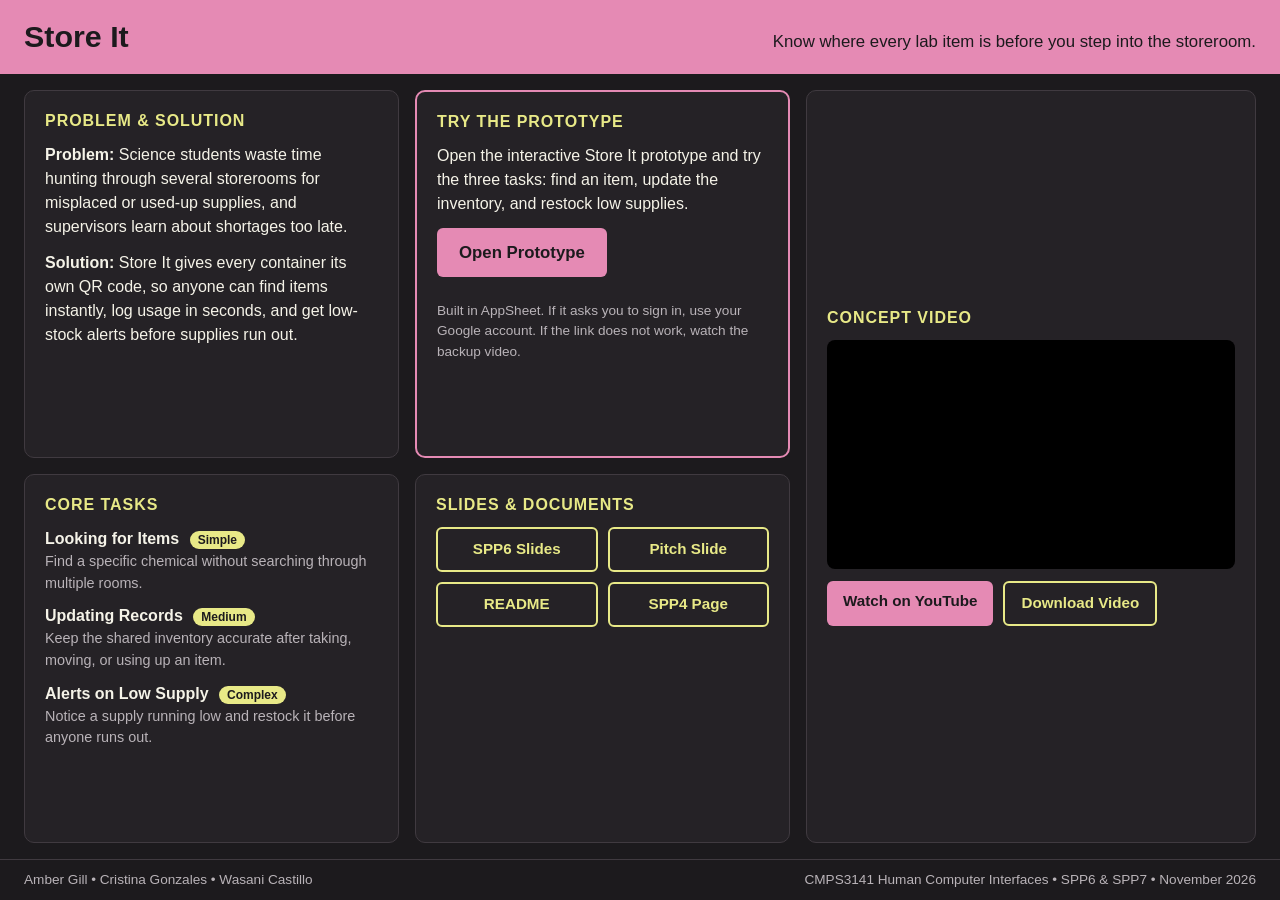
==== index.html @ a4f6253e "removed backup video" ====
<!DOCTYPE html>
<html lang="en">
<head>
  <meta charset="UTF-8">
  <meta name="viewport" content="width=device-width, initial-scale=1">
  <title>Store It | SPP6 &amp; SPP7</title>
  <link rel="stylesheet" href="grid.css">
</head>
<body>

  <header>
    <h1>Store It</h1>
    <p>Know where every lab item is before you step into the storeroom.</p>
  </header>

  <main>
    <div class="grid">

      <!-- PROTOTYPE (SPP6) -->
      <section class="card prototype">
        <h2>Try the Prototype</h2>
        <p>Open the interactive Store It prototype and try the three tasks: find an item, update the inventory, and restock low supplies.</p>
        <div class="links">
          <!-- Replace YOUR_APPSHEET_LINK with the real AppSheet link -->
          <a class="btn big" href="https://www.appsheet.com/start/62eae742-056b-4bb2-9ba7-b9b2ba2b7e73" target="_blank" rel="noopener">Open Prototype</a>
        </div>
        <br>
        <p class="note">Built in AppSheet. If it asks you to sign in, use your Google account. If the link does not work, watch the backup video.</p>
      </section>

      <!-- CONCEPT VIDEO (SPP4) -->
      <section class="card video">
        <h2>Concept Video</h2>
        <div class="video-wrap">
          <iframe
            src="https://player.vimeo.com/video/1229984652?badge=0&amp;autopause=0&amp;player_id=0&amp;app_id=58479"
            frameborder="0"
            allow="autoplay; fullscreen; picture-in-picture; clipboard-write; encrypted-media; web-share"
            referrerpolicy="strict-origin-when-cross-origin"
            title="Store It concept video"></iframe>
        </div>
        <div class="links">
          <a class="btn" href="https://youtu.be/bTAYUVwMyhg" target="_blank" rel="noopener">Watch on YouTube</a>
          <a class="btn secondary" href="SPP4-Concept-Video(1).mp4" download>Download Video</a>
        </div>
      </section>

      <!-- PROBLEM / SOLUTION -->
      <section class="card problem">
        <h2>Problem &amp; Solution</h2>
        <p><strong>Problem:</strong> Science students waste time hunting through several storerooms for misplaced or used-up supplies, and supervisors learn about shortages too late.</p>
        <p><strong>Solution:</strong> Store It gives every container its own QR code, so anyone can find items instantly, log usage in seconds, and get low-stock alerts before supplies run out.</p>
      </section>

      <!-- TASKS -->
      <section class="card tasks-card">
        <h2>Core Tasks</h2>
        <ol class="tasks">
          <li><strong>Looking for Items</strong> <span class="tag">Simple</span>
            <span class="desc">Find a specific chemical without searching through multiple rooms.</span></li>
          <li><strong>Updating Records</strong> <span class="tag">Medium</span>
            <span class="desc">Keep the shared inventory accurate after taking, moving, or using up an item.</span></li>
          <li><strong>Alerts on Low Supply</strong> <span class="tag">Complex</span>
            <span class="desc">Notice a supply running low and restock it before anyone runs out.</span></li>
        </ol>
      </section>

      <!-- DOCUMENTS -->
      <section class="card docs">
        <h2>Slides &amp; Documents</h2>
        <div class="doc-list">
          <a class="btn secondary" href="StoreIT_Pitch_Slide.pdf" download>SPP6 Slides</a>
          <a class="btn secondary" href="StoreIT_Pitch_Slide.pdf" target="_blank" rel="noopener">Pitch Slide</a>
          <a class="btn secondary" href="README.pdf" target="_blank" rel="noopener">README</a>
          <a class="btn secondary" href="SPP4-Group-1.html" target="_blank" rel="noopener">SPP4 Page</a>
        </div>
      </section>

    </div>
  </main>

  <footer>
    <span>Amber Gill &bull; Cristina Gonzales &bull; Wasani Castillo</span>
    <span>CMPS3141 Human Computer Interfaces &bull; SPP6 &amp; SPP7 &bull; November 2026</span>
  </footer>

</body>
</html>
---- grid.css ----
/* ---------- Colors (same palette as your original site) ---------- */
:root {
  --bg: #1c1a1d;
  --text: #f5f3e8;
  --muted: #b9b3b8;
  --accent: #e58ab4;
  --secondary: #e8e987;
  --card: #252226;
  --line: #403a40;
}

* { box-sizing: border-box; }

body {
  margin: 0;
  min-height: 100vh;
  display: flex;
  flex-direction: column;
  font-family: "Segoe UI", Helvetica, Arial, sans-serif;
  line-height: 1.5;
  color: var(--text);
  background: var(--bg);
}

/* ---------- Header ---------- */
header {
  background: var(--accent);
  color: #1c1a1d;
  padding: 14px 24px;
  display: flex;
  flex-wrap: wrap;
  align-items: baseline;
  justify-content: space-between;
  gap: 4px 24px;
}
header h1 { margin: 0; font-size: 1.9rem; }
header p  { margin: 0; font-size: 1.05rem; font-weight: 500; }

/* ---------- Grid (phones: one column, in this order) ---------- */
main { flex: 1; padding: 16px 24px; min-height: 0; }

.grid {
  display: grid;
  gap: 16px;
  grid-template-columns: 1fr;
  grid-template-areas:
    "prototype"
    "video"
    "problem"
    "tasks"
    "docs";
}

.card {
  background: var(--card);
  border: 1px solid var(--line);
  border-radius: 10px;
  padding: 18px 20px;
  min-width: 0;
}
.card h2 {
  margin: 0 0 10px;
  font-size: 1rem;
  color: var(--secondary);
  text-transform: uppercase;
  letter-spacing: 0.06em;
}
.card p { margin: 0 0 12px; }

.prototype { grid-area: prototype; border: 2px solid var(--accent); }
.video     { grid-area: video; display: flex; flex-direction: column; justify-content: center; }
.problem   { grid-area: problem; }
.tasks-card{ grid-area: tasks; }
.docs      { grid-area: docs; }

/* ---------- Buttons ---------- */
.links { display: flex; flex-wrap: wrap; gap: 10px; margin-top: 12px; }

.btn {
  display: inline-block;
  padding: 9px 16px;
  border-radius: 6px;
  background: var(--accent);
  color: #1c1a1d;
  text-decoration: none;
  font-weight: 600;
  font-size: 0.95rem;
}
.btn:hover { background: #d978a5; }
.btn.big { padding: 12px 22px; font-size: 1.05rem; }
.btn.secondary {
  background: transparent;
  color: var(--secondary);
  border: 2px solid var(--secondary);
}
.btn.secondary:hover { background: var(--secondary); color: #1c1a1d; }
.btn:focus-visible { outline: 3px solid var(--secondary); outline-offset: 2px; }

.note { font-size: 0.85rem; color: var(--muted); margin-top: 12px; }

/* ---------- Video ---------- */
.video-wrap {
  aspect-ratio: 16 / 9;
  width: 100%;
  border-radius: 8px;
  overflow: hidden;
  background: #000;
}
.video-wrap iframe { width: 100%; height: 100%; border: 0; }

/* ---------- Tasks ---------- */
.tasks { list-style: none; padding: 0; margin: 0; display: grid; gap: 10px; }
.tasks .desc { display: block; font-size: 0.9rem; color: var(--muted); }
.tag {
  font-size: 0.75rem;
  font-weight: 700;
  padding: 2px 8px;
  border-radius: 20px;
  background: var(--secondary);
  color: #1c1a1d;
  margin-left: 6px;
}

/* ---------- Documents ---------- */
.doc-list {
  display: grid;
  grid-template-columns: repeat(auto-fit, minmax(150px, 1fr));
  gap: 10px;
}
.doc-list .btn { text-align: center; }

/* ---------- Footer ---------- */
footer {
  display: flex;
  flex-wrap: wrap;
  justify-content: space-between;
  gap: 4px 16px;
  padding: 10px 24px;
  border-top: 1px solid var(--line);
  color: var(--muted);
  font-size: 0.85rem;
}

/* ---------- Desktop: three columns ---------- */
@media (min-width: 901px) {
  .grid {
    grid-template-columns: 1fr 1fr 1.2fr;
    grid-template-areas:
      "problem prototype video"
      "tasks   docs      video";
  }
}

/* ---------- Desktop with enough height: fits one screen, no page scroll ---------- */
@media (min-width: 901px) and (min-height: 650px) {
  body { height: 100vh; }
  .grid { height: 100%; grid-template-rows: 1fr 1fr; }
  .card { overflow: auto; }
}

@media (max-width: 600px) {
  header h1 { font-size: 1.6rem; }
  main { padding: 12px; }
}
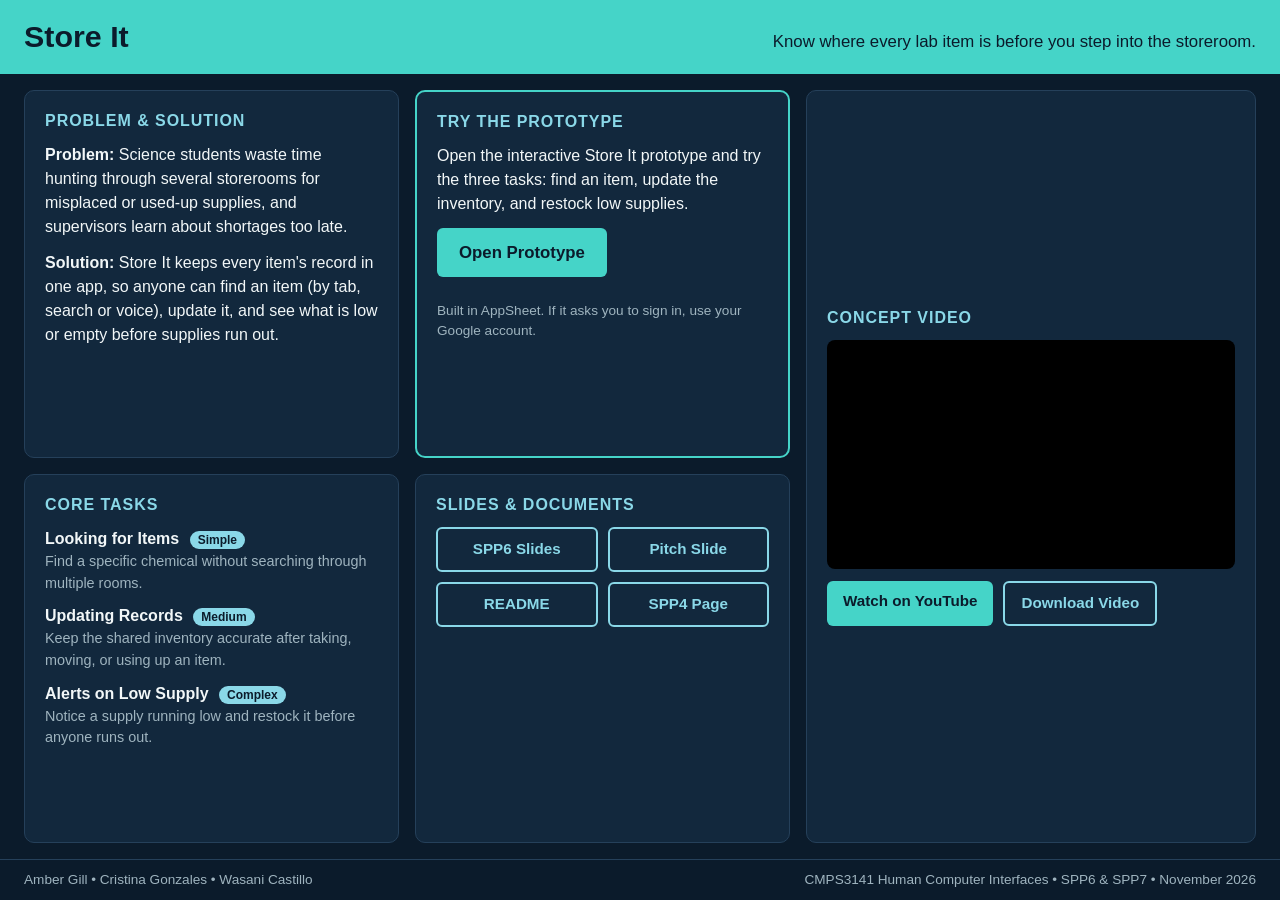
==== commit e61c1a45: "Changed Colour and reviewed" ====
--- a/index.html
+++ b/index.html
@@ -21,11 +21,10 @@
         <h2>Try the Prototype</h2>
         <p>Open the interactive Store It prototype and try the three tasks: find an item, update the inventory, and restock low supplies.</p>
         <div class="links">
-          <!-- Replace YOUR_APPSHEET_LINK with the real AppSheet link -->
           <a class="btn big" href="https://www.appsheet.com/start/62eae742-056b-4bb2-9ba7-b9b2ba2b7e73" target="_blank" rel="noopener">Open Prototype</a>
         </div>
         <br>
-        <p class="note">Built in AppSheet. If it asks you to sign in, use your Google account. If the link does not work, watch the backup video.</p>
+        <p class="note">Built in AppSheet. If it asks you to sign in, use your Google account.</p>
       </section>
 
       <!-- CONCEPT VIDEO (SPP4) -->
@@ -49,7 +48,7 @@
       <section class="card problem">
         <h2>Problem &amp; Solution</h2>
         <p><strong>Problem:</strong> Science students waste time hunting through several storerooms for misplaced or used-up supplies, and supervisors learn about shortages too late.</p>
-        <p><strong>Solution:</strong> Store It gives every container its own QR code, so anyone can find items instantly, log usage in seconds, and get low-stock alerts before supplies run out.</p>
+        <p><strong>Solution:</strong> Store It keeps every item's record in one app, so anyone can find an item (by tab, search or voice), update it, and see what is low or empty before supplies run out.</p>
       </section>
 
       <!-- TASKS -->
@@ -69,8 +68,8 @@
       <section class="card docs">
         <h2>Slides &amp; Documents</h2>
         <div class="doc-list">
-          <a class="btn secondary" href="StoreIT_Pitch_Slide.pdf" download>SPP6 Slides</a>
-          <a class="btn secondary" href="StoreIT_Pitch_Slide.pdf" target="_blank" rel="noopener">Pitch Slide</a>
+          <a class="btn secondary" href="Store IT Science Lab Inventory System.pdf" download>SPP6 Slides</a>
+          <a class="btn secondary" href="Store It.pdf" target="_blank" rel="noopener">Pitch Slide</a>
           <a class="btn secondary" href="README.pdf" target="_blank" rel="noopener">README</a>
           <a class="btn secondary" href="SPP4-Group-1.html" target="_blank" rel="noopener">SPP4 Page</a>
         </div>
@@ -85,4 +84,4 @@
   </footer>
 
 </body>
-</html>
+</html>
--- a/grid.css
+++ b/grid.css
@@ -1,12 +1,12 @@
-/* ---------- Colors (same palette as your original site) ---------- */
+/* ---------- Colors (matches the slides and poster: navy and teal) ---------- */
 :root {
-  --bg: #1c1a1d;
-  --text: #f5f3e8;
-  --muted: #b9b3b8;
-  --accent: #e58ab4;
-  --secondary: #e8e987;
-  --card: #252226;
-  --line: #403a40;
+  --bg: #0b1b2b;
+  --text: #f2f7f8;
+  --muted: #9fb4bf;
+  --accent: #45d4c8;
+  --secondary: #8ad8e8;
+  --card: #12283d;
+  --line: #25405a;
 }
 
 * { box-sizing: border-box; }
@@ -25,7 +25,7 @@
 /* ---------- Header ---------- */
 header {
   background: var(--accent);
-  color: #1c1a1d;
+  color: #0b1b2b;
   padding: 14px 24px;
   display: flex;
   flex-wrap: wrap;
@@ -81,19 +81,19 @@
   padding: 9px 16px;
   border-radius: 6px;
   background: var(--accent);
-  color: #1c1a1d;
+  color: #0b1b2b;
   text-decoration: none;
   font-weight: 600;
   font-size: 0.95rem;
 }
-.btn:hover { background: #d978a5; }
+.btn:hover { background: #36bfb3; }
 .btn.big { padding: 12px 22px; font-size: 1.05rem; }
 .btn.secondary {
   background: transparent;
   color: var(--secondary);
   border: 2px solid var(--secondary);
 }
-.btn.secondary:hover { background: var(--secondary); color: #1c1a1d; }
+.btn.secondary:hover { background: var(--secondary); color: #0b1b2b; }
 .btn:focus-visible { outline: 3px solid var(--secondary); outline-offset: 2px; }
 
 .note { font-size: 0.85rem; color: var(--muted); margin-top: 12px; }
@@ -117,7 +117,7 @@
   padding: 2px 8px;
   border-radius: 20px;
   background: var(--secondary);
-  color: #1c1a1d;
+  color: #0b1b2b;
   margin-left: 6px;
 }
 
@@ -161,4 +161,4 @@
 @media (max-width: 600px) {
   header h1 { font-size: 1.6rem; }
   main { padding: 12px; }
-}
+}
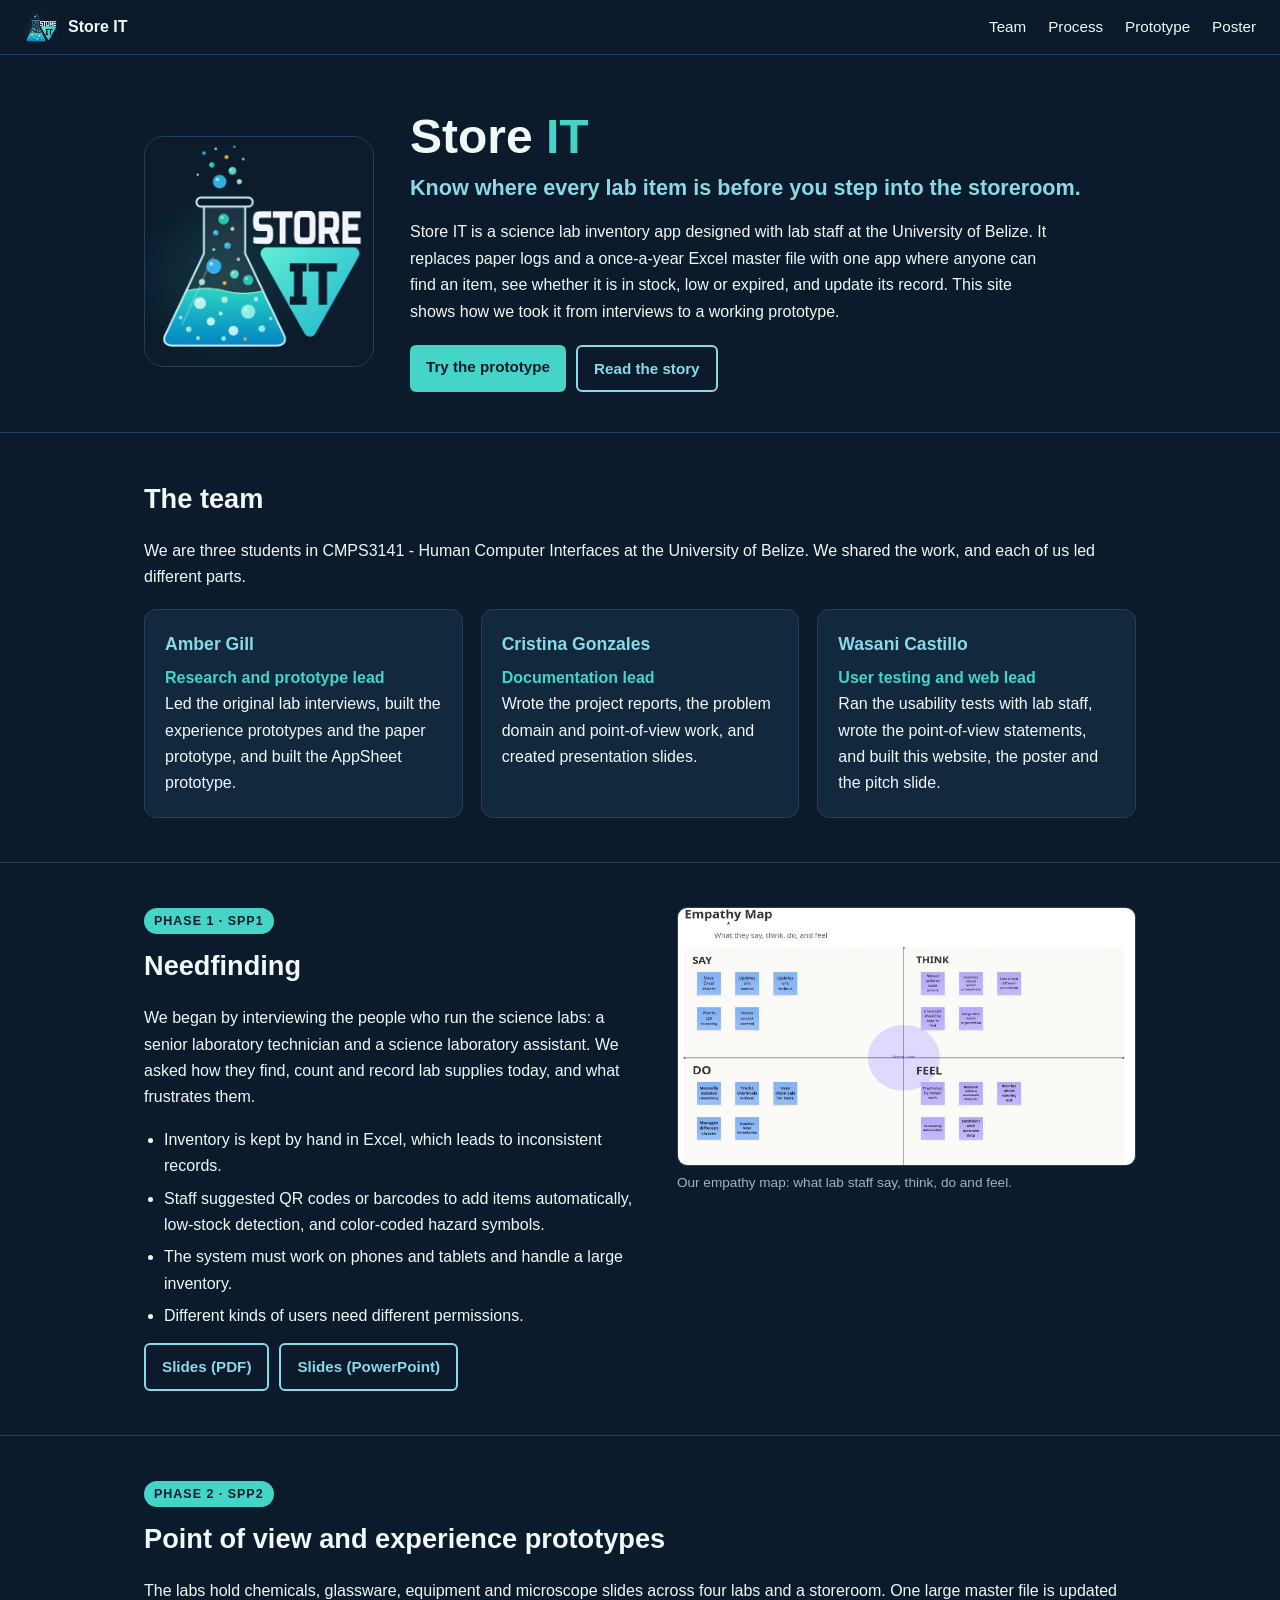
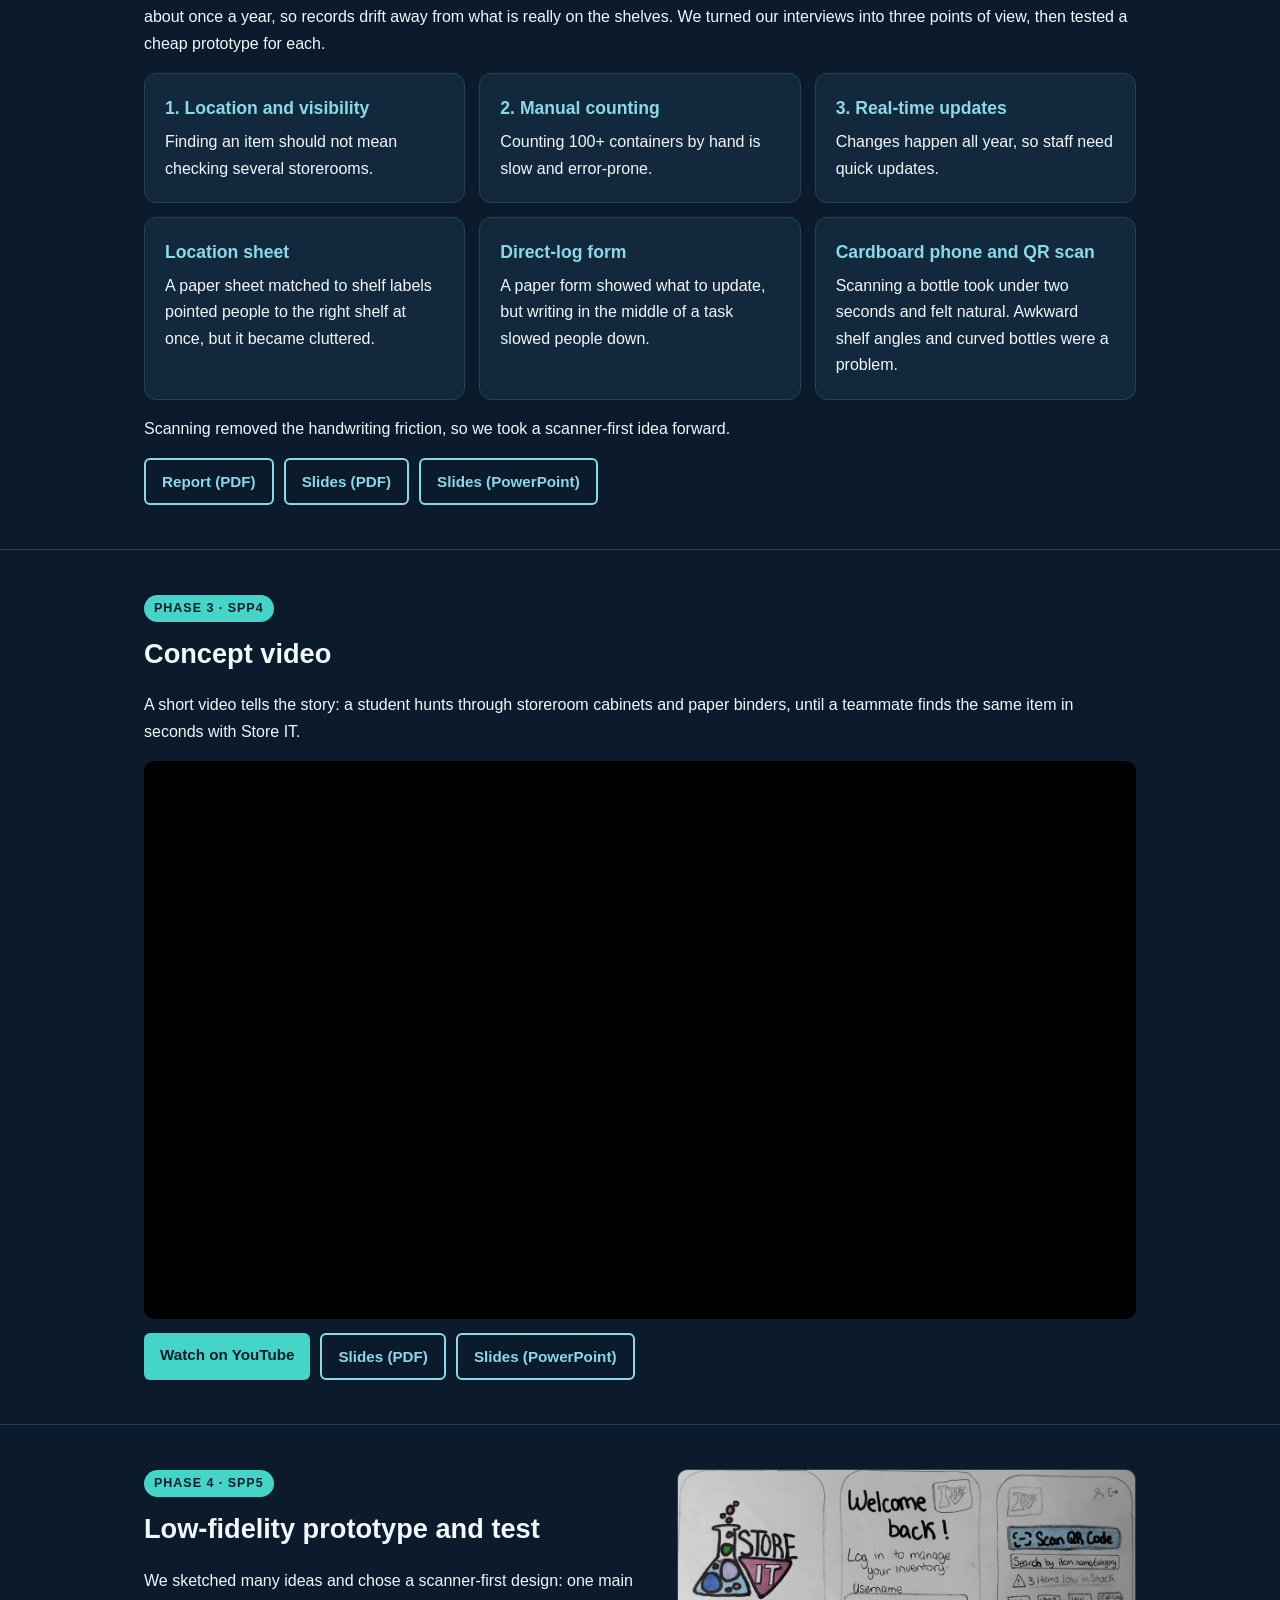
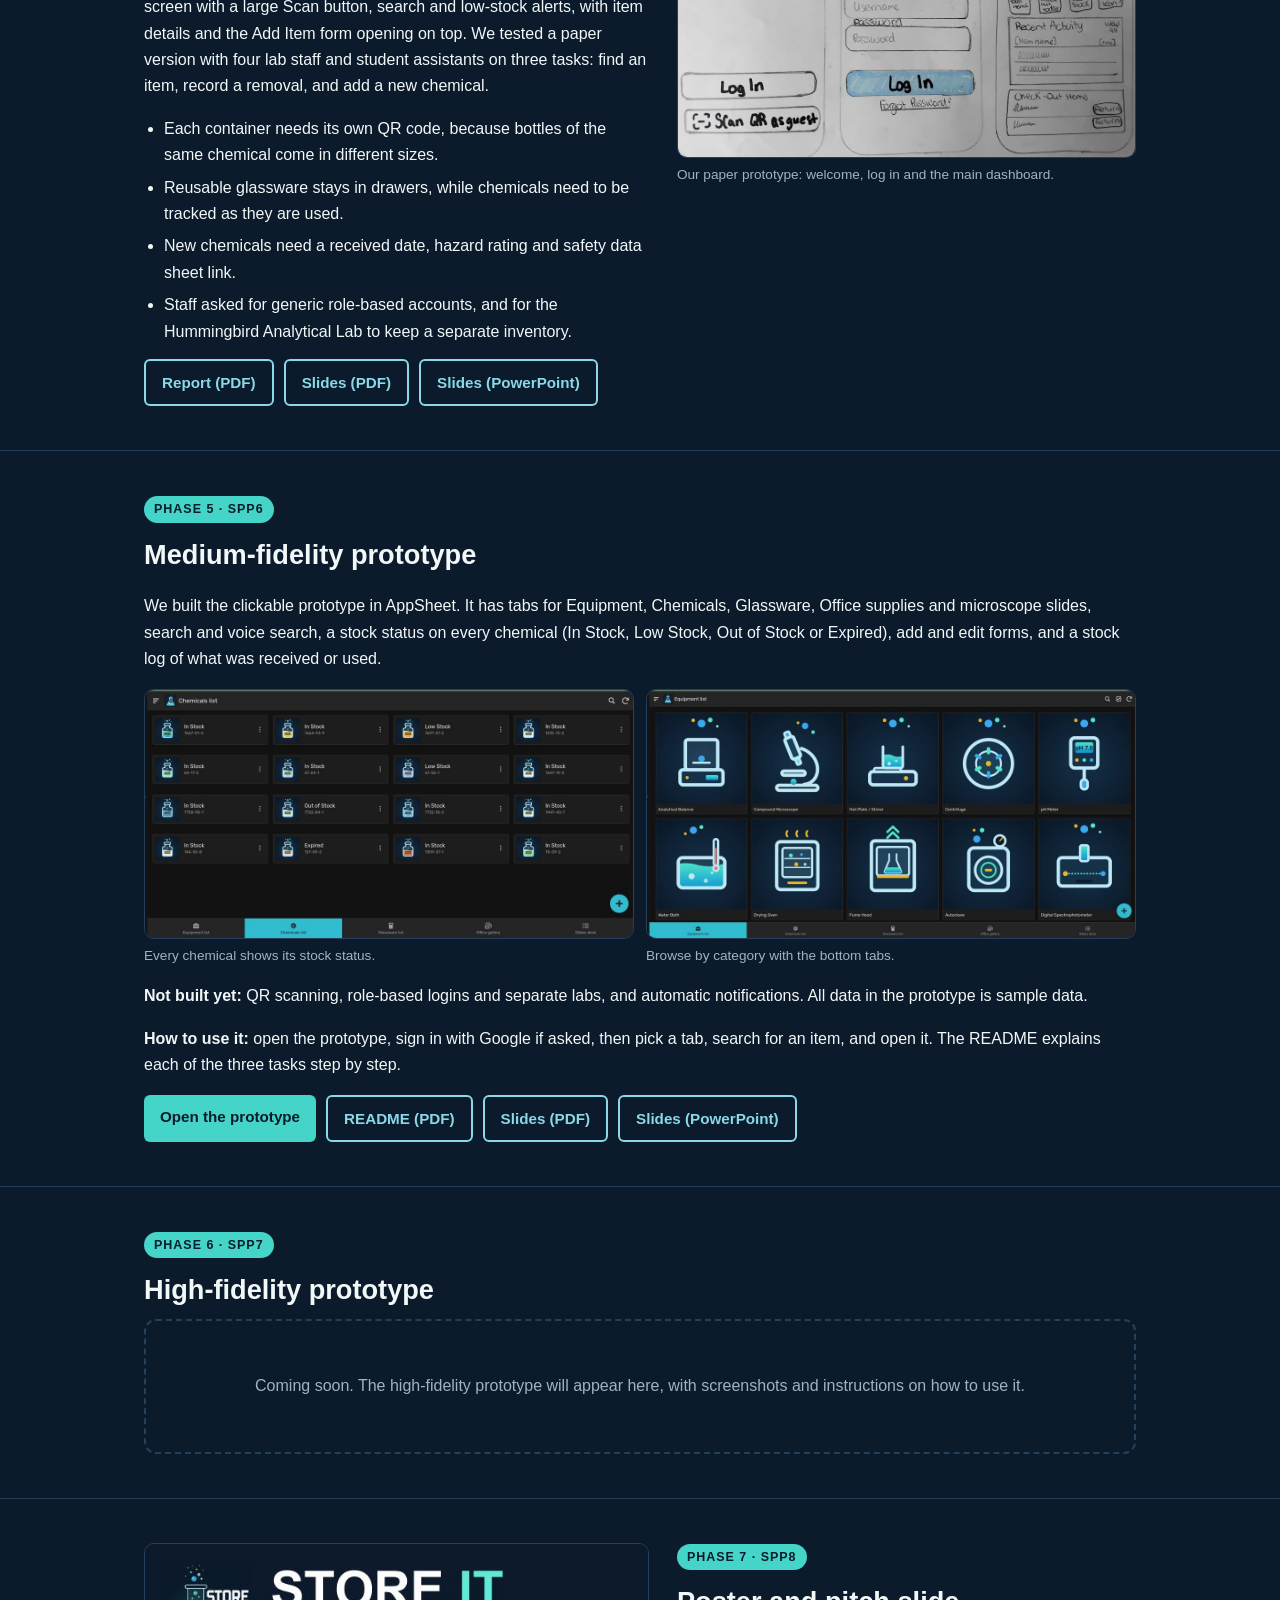
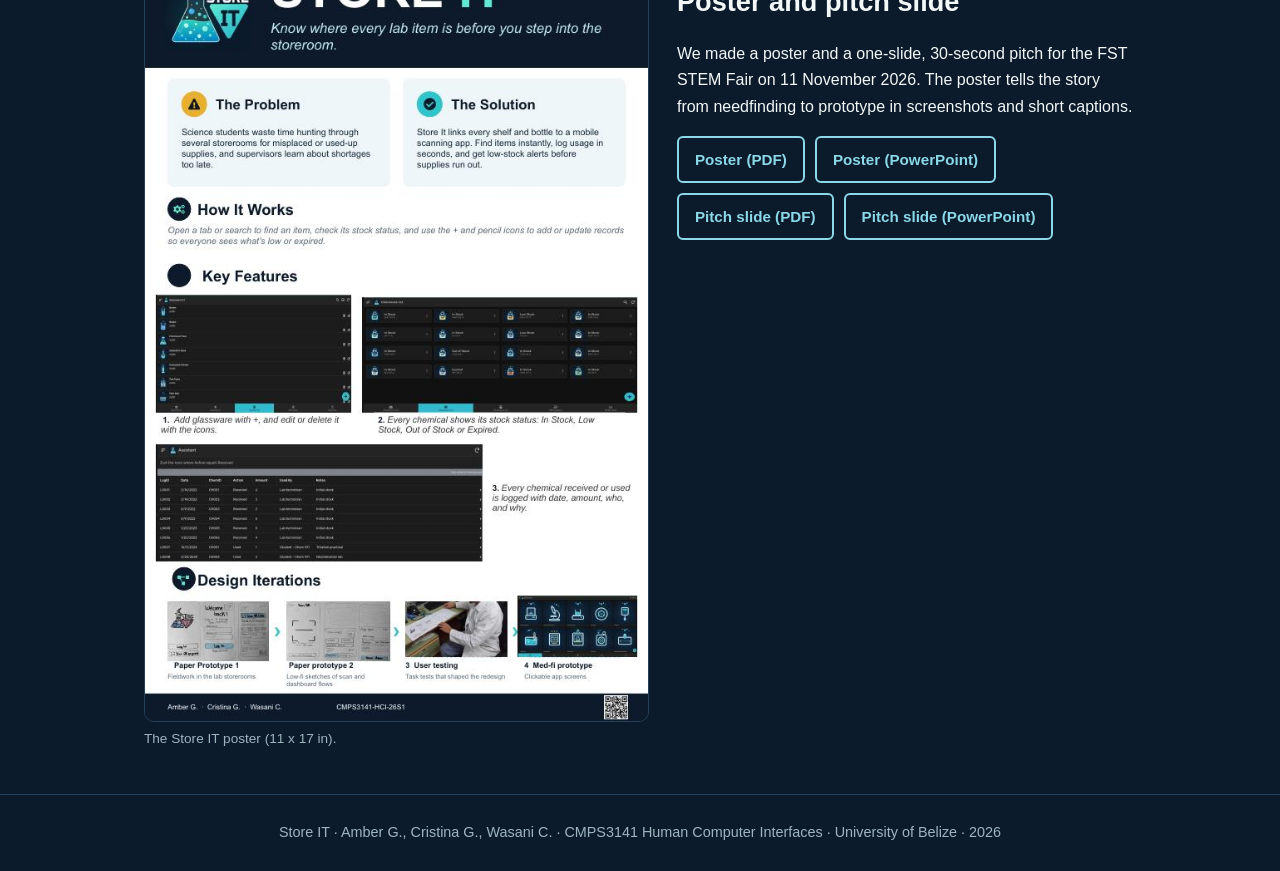
==== commit 2209b304: "Rearrangd files" ====
--- a/index.html
+++ b/index.html
@@ -1,87 +1,154 @@
 <!DOCTYPE html>
 <html lang="en">
 <head>
-  <meta charset="UTF-8">
-  <meta name="viewport" content="width=device-width, initial-scale=1">
-  <title>Store It | SPP6 &amp; SPP7</title>
-  <link rel="stylesheet" href="grid.css">
+<meta charset="UTF-8">
+<meta name="viewport" content="width=device-width, initial-scale=1">
+<title>Store IT | Science Lab Inventory App</title>
+<meta name="description" content="Store IT is a science lab inventory app designed with lab staff at the University of Belize. See how we took it from interviews to a working prototype.">
+<link rel="icon" href="images/logo.jpg">
+<link rel="stylesheet" href="site.css">
 </head>
 <body>
 
-  <header>
-    <h1>Store It</h1>
-    <p>Know where every lab item is before you step into the storeroom.</p>
-  </header>
+<nav aria-label="Main">
+  <a class="brand" href="#home"><img src="images/logo.jpg" alt="">Store IT</a>
+  <a class="l" href="#team">Team</a>
+  <a class="l" href="#needfinding">Process</a>
+  <a class="l" href="#medium-fi">Prototype</a>
+  <a class="l" href="#poster">Poster</a>
+</nav>
 
-  <main>
-    <div class="grid">
+<header class="hero" id="home">
+  <div class="wrap">
+    <img src="images/logo.jpg" alt="Store IT logo: a flask with bubbles beside the words STORE IT">
+    <div class="txt">
+      <h1>Store <span>IT</span></h1>
+      <p class="vp">Know where every lab item is before you step into the storeroom.</p>
+      <p class="lead">Store IT is a science lab inventory app designed with lab staff at the University of Belize. It replaces paper logs and a once-a-year Excel master file with one app where anyone can find an item, see whether it is in stock, low or expired, and update its record. This site shows how we took it from interviews to a working prototype.</p>
+      <div class="links">
+        <a class="btn" href="https://www.appsheet.com/start/bdd45b0b-dedd-482d-b99f-b66468220122" target="_blank" rel="noopener">Try the prototype</a>
+        <a class="btn o" href="#needfinding">Read the story</a>
+      </div>
+    </div>
+  </div>
+</header>
 
-      <!-- PROTOTYPE (SPP6) -->
-      <section class="card prototype">
-        <h2>Try the Prototype</h2>
-        <p>Open the interactive Store It prototype and try the three tasks: find an item, update the inventory, and restock low supplies.</p>
-        <div class="links">
-          <a class="btn big" href="https://www.appsheet.com/start/62eae742-056b-4bb2-9ba7-b9b2ba2b7e73" target="_blank" rel="noopener">Open Prototype</a>
-        </div>
-        <br>
-        <p class="note">Built in AppSheet. If it asks you to sign in, use your Google account.</p>
-      </section>
+<main>
+<section class="sec" id="team">
+  <div class="wrap">
+    <h2>The team</h2>
+    <p>We are three students in CMPS3141 - Human Computer Interfaces at the University of Belize. We shared the work, and each of us led different parts.</p>
+    <div class="team">
+      <div class="card"><h3>Amber Gill</h3><p class="role">Research and prototype lead</p><p>Led the original lab interviews, built the experience prototypes and the paper prototype, and built the AppSheet prototype.</p></div>
+      <div class="card"><h3>Cristina Gonzales</h3><p class="role">Documentation lead</p><p>Wrote the project reports, the problem domain and point-of-view work, and created presentation slides.</p></div>
+      <div class="card"><h3>Wasani Castillo</h3><p class="role">User testing and web lead</p><p>Ran the usability tests with lab staff, wrote the point-of-view statements, and built this website, the poster and the pitch slide.</p></div>
+    </div>
+  </div>
+</section>
 
-      <!-- CONCEPT VIDEO (SPP4) -->
-      <section class="card video">
-        <h2>Concept Video</h2>
-        <div class="video-wrap">
-          <iframe
-            src="https://player.vimeo.com/video/1229984652?badge=0&amp;autopause=0&amp;player_id=0&amp;app_id=58479"
-            frameborder="0"
-            allow="autoplay; fullscreen; picture-in-picture; clipboard-write; encrypted-media; web-share"
-            referrerpolicy="strict-origin-when-cross-origin"
-            title="Store It concept video"></iframe>
-        </div>
-        <div class="links">
-          <a class="btn" href="https://youtu.be/bTAYUVwMyhg" target="_blank" rel="noopener">Watch on YouTube</a>
-          <a class="btn secondary" href="SPP4-Concept-Video(1).mp4" download>Download Video</a>
-        </div>
-      </section>
+<section class="sec" id="needfinding">
+  <div class="wrap phase">
+    <div>
+      <span class="kicker">Phase 1 · SPP1</span>
+      <h2>Needfinding</h2>
+      <p>We began by interviewing the people who run the science labs: a senior laboratory technician and a science laboratory assistant. We asked how they find, count and record lab supplies today, and what frustrates them.</p>
+      <ul>
+        <li>Inventory is kept by hand in Excel, which leads to inconsistent records.</li>
+        <li>Staff suggested QR codes or barcodes to add items automatically, low-stock detection, and color-coded hazard symbols.</li>
+        <li>The system must work on phones and tablets and handle a large inventory.</li>
+        <li>Different kinds of users need different permissions.</li>
+      </ul>
+      <div class="links"><a class="btn o" href="files/SPP1-Needfinding-Slides.pdf">Slides (PDF)</a><a class="btn o" href="files/SPP1-Needfinding-Slides.pptx">Slides (PowerPoint)</a></div>
+    </div>
+    <figure><img src="images/empathy-map.jpg" alt="Empathy map showing what lab staff say, think, do and feel about inventory" loading="lazy"><figcaption>Our empathy map: what lab staff say, think, do and feel.</figcaption></figure>
+  </div>
+</section>
 
-      <!-- PROBLEM / SOLUTION -->
-      <section class="card problem">
-        <h2>Problem &amp; Solution</h2>
-        <p><strong>Problem:</strong> Science students waste time hunting through several storerooms for misplaced or used-up supplies, and supervisors learn about shortages too late.</p>
-        <p><strong>Solution:</strong> Store It keeps every item's record in one app, so anyone can find an item (by tab, search or voice), update it, and see what is low or empty before supplies run out.</p>
-      </section>
+<section class="sec" id="pov">
+  <div class="wrap">
+    <span class="kicker">Phase 2 · SPP2</span>
+    <h2>Point of view and experience prototypes</h2>
+    <p>The labs hold chemicals, glassware, equipment and microscope slides across four labs and a storeroom. One large master file is updated about once a year, so records drift away from what is really on the shelves. We turned our interviews into three points of view, then tested a cheap prototype for each.</p>
+    <div class="three">
+      <div class="card"><h3>1. Location and visibility</h3><p>Finding an item should not mean checking several storerooms.</p></div>
+      <div class="card"><h3>2. Manual counting</h3><p>Counting 100+ containers by hand is slow and error-prone.</p></div>
+      <div class="card"><h3>3. Real-time updates</h3><p>Changes happen all year, so staff need quick updates.</p></div>
+    </div>
+    <div class="three">
+      <div class="card"><h3>Location sheet</h3><p>A paper sheet matched to shelf labels pointed people to the right shelf at once, but it became cluttered.</p></div>
+      <div class="card"><h3>Direct-log form</h3><p>A paper form showed what to update, but writing in the middle of a task slowed people down.</p></div>
+      <div class="card"><h3>Cardboard phone and QR scan</h3><p>Scanning a bottle took under two seconds and felt natural. Awkward shelf angles and curved bottles were a problem.</p></div>
+    </div>
+    <p>Scanning removed the handwriting friction, so we took a scanner-first idea forward.</p>
+    <div class="links"><a class="btn o" href="files/SPP2-Report.pdf">Report (PDF)</a><a class="btn o" href="files/SPP2-Slides.pdf">Slides (PDF)</a><a class="btn o" href="files/SPP2-Slides.pptx">Slides (PowerPoint)</a></div>
+  </div>
+</section>
 
-      <!-- TASKS -->
-      <section class="card tasks-card">
-        <h2>Core Tasks</h2>
-        <ol class="tasks">
-          <li><strong>Looking for Items</strong> <span class="tag">Simple</span>
-            <span class="desc">Find a specific chemical without searching through multiple rooms.</span></li>
-          <li><strong>Updating Records</strong> <span class="tag">Medium</span>
-            <span class="desc">Keep the shared inventory accurate after taking, moving, or using up an item.</span></li>
-          <li><strong>Alerts on Low Supply</strong> <span class="tag">Complex</span>
-            <span class="desc">Notice a supply running low and restock it before anyone runs out.</span></li>
-        </ol>
-      </section>
+<section class="sec" id="video">
+  <div class="wrap">
+    <span class="kicker">Phase 3 · SPP4</span>
+    <h2>Concept video</h2>
+    <p>A short video tells the story: a student hunts through storeroom cabinets and paper binders, until a teammate finds the same item in seconds with Store IT.</p>
+    <div class="video"><iframe src="https://player.vimeo.com/video/1229984652?badge=0&amp;autopause=0&amp;player_id=0&amp;app_id=58479" allow="autoplay; fullscreen; picture-in-picture; clipboard-write; encrypted-media; web-share" referrerpolicy="strict-origin-when-cross-origin" title="Store IT concept video"></iframe></div>
+    <div class="links"><a class="btn" href="https://youtu.be/bTAYUVwMyhg" target="_blank" rel="noopener">Watch on YouTube</a><a class="btn o" href="files/SPP4-Concept-Video-Slides.pdf">Slides (PDF)</a><a class="btn o" href="files/SPP4-Concept-Video-Slides.pptx">Slides (PowerPoint)</a></div>
+  </div>
+</section>
 
-      <!-- DOCUMENTS -->
-      <section class="card docs">
-        <h2>Slides &amp; Documents</h2>
-        <div class="doc-list">
-          <a class="btn secondary" href="Store IT Science Lab Inventory System.pdf" download>SPP6 Slides</a>
-          <a class="btn secondary" href="Store It.pdf" target="_blank" rel="noopener">Pitch Slide</a>
-          <a class="btn secondary" href="README.pdf" target="_blank" rel="noopener">README</a>
-          <a class="btn secondary" href="SPP4-Group-1.html" target="_blank" rel="noopener">SPP4 Page</a>
-        </div>
-      </section>
+<section class="sec" id="low-fi">
+  <div class="wrap phase">
+    <div>
+      <span class="kicker">Phase 4 · SPP5</span>
+      <h2>Low-fidelity prototype and test</h2>
+      <p>We sketched many ideas and chose a scanner-first design: one main screen with a large Scan button, search and low-stock alerts, with item details and the Add Item form opening on top. We tested a paper version with four lab staff and student assistants on three tasks: find an item, record a removal, and add a new chemical.</p>
+      <ul>
+        <li>Each container needs its own QR code, because bottles of the same chemical come in different sizes.</li>
+        <li>Reusable glassware stays in drawers, while chemicals need to be tracked as they are used.</li>
+        <li>New chemicals need a received date, hazard rating and safety data sheet link.</li>
+        <li>Staff asked for generic role-based accounts, and for the Hummingbird Analytical Lab to keep a separate inventory.</li>
+      </ul>
+      <div class="links"><a class="btn o" href="files/SPP5-Report.pdf">Report (PDF)</a><a class="btn o" href="files/SPP5-Slides.pdf">Slides (PDF)</a><a class="btn o" href="files/SPP5-Slides.pptx">Slides (PowerPoint)</a></div>
+    </div>
+    <figure><img src="images/lowfi-sketches.jpg" alt="Paper prototype screens: welcome, log in and dashboard" loading="lazy"><figcaption>Our paper prototype: welcome, log in and the main dashboard.</figcaption></figure>
+  </div>
+</section>
 
+<section class="sec" id="medium-fi">
+  <div class="wrap">
+    <span class="kicker">Phase 5 · SPP6</span>
+    <h2>Medium-fidelity prototype</h2>
+    <p>We built the clickable prototype in AppSheet. It has tabs for Equipment, Chemicals, Glassware, Office supplies and microscope slides, search and voice search, a stock status on every chemical (In Stock, Low Stock, Out of Stock or Expired), add and edit forms, and a stock log of what was received or used.</p>
+    <div class="two">
+      <figure><img src="images/app-chemicals.jpg" alt="Chemicals list showing a stock status on each chemical" loading="lazy"><figcaption>Every chemical shows its stock status.</figcaption></figure>
+      <figure><img src="images/app-equipment.jpg" alt="Equipment list with category tabs along the bottom" loading="lazy"><figcaption>Browse by category with the bottom tabs.</figcaption></figure>
     </div>
-  </main>
+    <p><strong>Not built yet:</strong> QR scanning, role-based logins and separate labs, and automatic notifications. All data in the prototype is sample data.</p>
+    <p><strong>How to use it:</strong> open the prototype, sign in with Google if asked, then pick a tab, search for an item, and open it. The README explains each of the three tasks step by step.</p>
+    <div class="links"><a class="btn" href="https://www.appsheet.com/start/62eae742-056b-4bb2-9ba7-b9b2ba2b7e73" target="_blank" rel="noopener">Open the prototype</a><a class="btn o" href="files/SPP6-README.pdf">README (PDF)</a><a class="btn o" href="files/SPP6-Slides.pdf">Slides (PDF)</a><a class="btn o" href="files/SPP6-Slides.pptx">Slides (PowerPoint)</a></div>
+  </div>
+</section>
 
-  <footer>
-    <span>Amber Gill &bull; Cristina Gonzales &bull; Wasani Castillo</span>
-    <span>CMPS3141 Human Computer Interfaces &bull; SPP6 &amp; SPP7 &bull; November 2026</span>
-  </footer>
+<section class="sec" id="hi-fi">
+  <div class="wrap">
+    <span class="kicker">Phase 6 · SPP7</span>
+    <h2>High-fidelity prototype</h2>
+    <div class="soon"><p>Coming soon. The high-fidelity prototype will appear here, with screenshots and instructions on how to use it.</p></div>
+  </div>
+</section>
+
+<section class="sec" id="poster">
+  <div class="wrap phase flip">
+    <div>
+      <span class="kicker">Phase 7 · SPP8</span>
+      <h2>Poster and pitch slide</h2>
+      <p>We made a poster and a one-slide, 30-second pitch for the FST STEM Fair on 11 November 2026. The poster tells the story from needfinding to prototype in screenshots and short captions.</p>
+      <div class="links"><a class="btn o" href="files/Poster.pdf">Poster (PDF)</a><a class="btn o" href="files/Poster.pptx">Poster (PowerPoint)</a><a class="btn o" href="files/Pitch-Slide.pdf">Pitch slide (PDF)</a><a class="btn o" href="files/Pitch-Slide.pptx">Pitch slide (PowerPoint)</a></div>
+    </div>
+    <figure><img src="images/poster.jpg" alt="The Store IT project poster" loading="lazy"><figcaption>The Store IT poster (11 x 17 in).</figcaption></figure>
+  </div>
+</section>
+</main>
+
+<footer>Store IT · Amber G., Cristina G., Wasani C. · CMPS3141 Human Computer Interfaces · University of Belize · 2026</footer>
 
 </body>
-</html>+</html>
--- a/site.css
+++ b/site.css
@@ -0,0 +1,49 @@
+:root{--bg:#0b1b2b;--card:#12283d;--line:#25405a;--text:#f2f7f8;--muted:#9fb4bf;--accent:#45d4c8;--accent-d:#36bfb3;--sky:#8ad8e8;--navy:#0b1b2b}
+*{box-sizing:border-box}
+html{scroll-behavior:smooth}
+body{margin:0;font-family:"Segoe UI",Helvetica,Arial,sans-serif;line-height:1.65;color:var(--text);background:var(--bg)}
+img{max-width:100%;height:auto;display:block}
+a{color:var(--sky)}
+nav{position:sticky;top:0;z-index:10;display:flex;flex-wrap:wrap;align-items:center;gap:6px 22px;padding:10px 24px;background:rgba(11,27,43,.95);border-bottom:1px solid var(--line)}
+nav .brand{display:flex;align-items:center;gap:10px;font-weight:700;color:var(--text);text-decoration:none;margin-right:auto}
+nav .brand img{width:34px;height:34px;border-radius:8px}
+nav a.l{color:var(--text);text-decoration:none;font-size:.95rem}
+nav a.l:hover{color:var(--accent)}
+section,header{scroll-margin-top:70px}
+.wrap{max-width:1040px;margin:0 auto;padding:0 24px}
+.hero{padding:56px 0 40px}
+.hero .wrap{display:flex;flex-wrap:wrap;align-items:center;gap:36px}
+.hero img{width:230px;border-radius:20px;border:1px solid var(--line)}
+.hero .txt{flex:1;min-width:280px}
+h1{margin:0 0 6px;font-size:3rem;line-height:1.1}
+h1 span{color:var(--accent)}
+.vp{font-size:1.35rem;font-weight:600;color:var(--sky);margin:0 0 14px}
+.lead{max-width:640px;color:var(--text);margin:0 0 20px}
+h2{font-size:1.7rem;margin:0 0 6px}
+h3{margin:0 0 6px;font-size:1.1rem;color:var(--sky)}
+.sec{padding:44px 0;border-top:1px solid var(--line)}
+.kicker{display:inline-block;font-size:.78rem;font-weight:700;letter-spacing:.08em;text-transform:uppercase;padding:3px 10px;border-radius:20px;background:var(--accent);color:var(--navy);margin-bottom:10px}
+.team{display:grid;grid-template-columns:repeat(auto-fit,minmax(260px,1fr));gap:18px;margin-top:18px}
+.card{background:var(--card);border:1px solid var(--line);border-radius:12px;padding:20px}
+.role{color:var(--accent);font-weight:600;margin:0 0 8px}
+.card p{margin:0}
+.phase{display:grid;grid-template-columns:1.1fr 1fr;gap:28px;align-items:start}
+.phase.flip figure{order:-1}
+figure{margin:0}
+figure img{border-radius:10px;border:1px solid var(--line)}
+figcaption{font-size:.85rem;color:var(--muted);margin-top:6px}
+ul{padding-left:20px;margin:8px 0 14px}
+li{margin-bottom:6px}
+.links{display:flex;flex-wrap:wrap;gap:10px;margin-top:14px}
+.btn{display:inline-block;padding:9px 16px;border-radius:6px;background:var(--accent);color:var(--navy);text-decoration:none;font-weight:600;font-size:.95rem}
+.btn:hover{background:var(--accent-d)}
+.btn.o{background:transparent;color:var(--sky);border:2px solid var(--sky)}
+.btn.o:hover{background:var(--sky);color:var(--navy)}
+.btn:focus-visible,a:focus-visible{outline:3px solid var(--accent);outline-offset:2px}
+.three{display:grid;grid-template-columns:repeat(auto-fit,minmax(230px,1fr));gap:14px;margin:14px 0}
+.video{aspect-ratio:16/9;border-radius:10px;overflow:hidden;background:#000;margin:14px 0}
+.video iframe{width:100%;height:100%;border:0}
+.soon{border:2px dashed var(--line);border-radius:12px;padding:36px 24px;text-align:center;color:var(--muted)}
+.two{display:grid;grid-template-columns:1fr 1fr;gap:12px}
+footer{border-top:1px solid var(--line);padding:26px 24px;text-align:center;color:var(--muted);font-size:.9rem}
+@media (max-width:800px){.phase{grid-template-columns:1fr}.phase.flip figure{order:0}h1{font-size:2.3rem}.hero img{width:160px}}
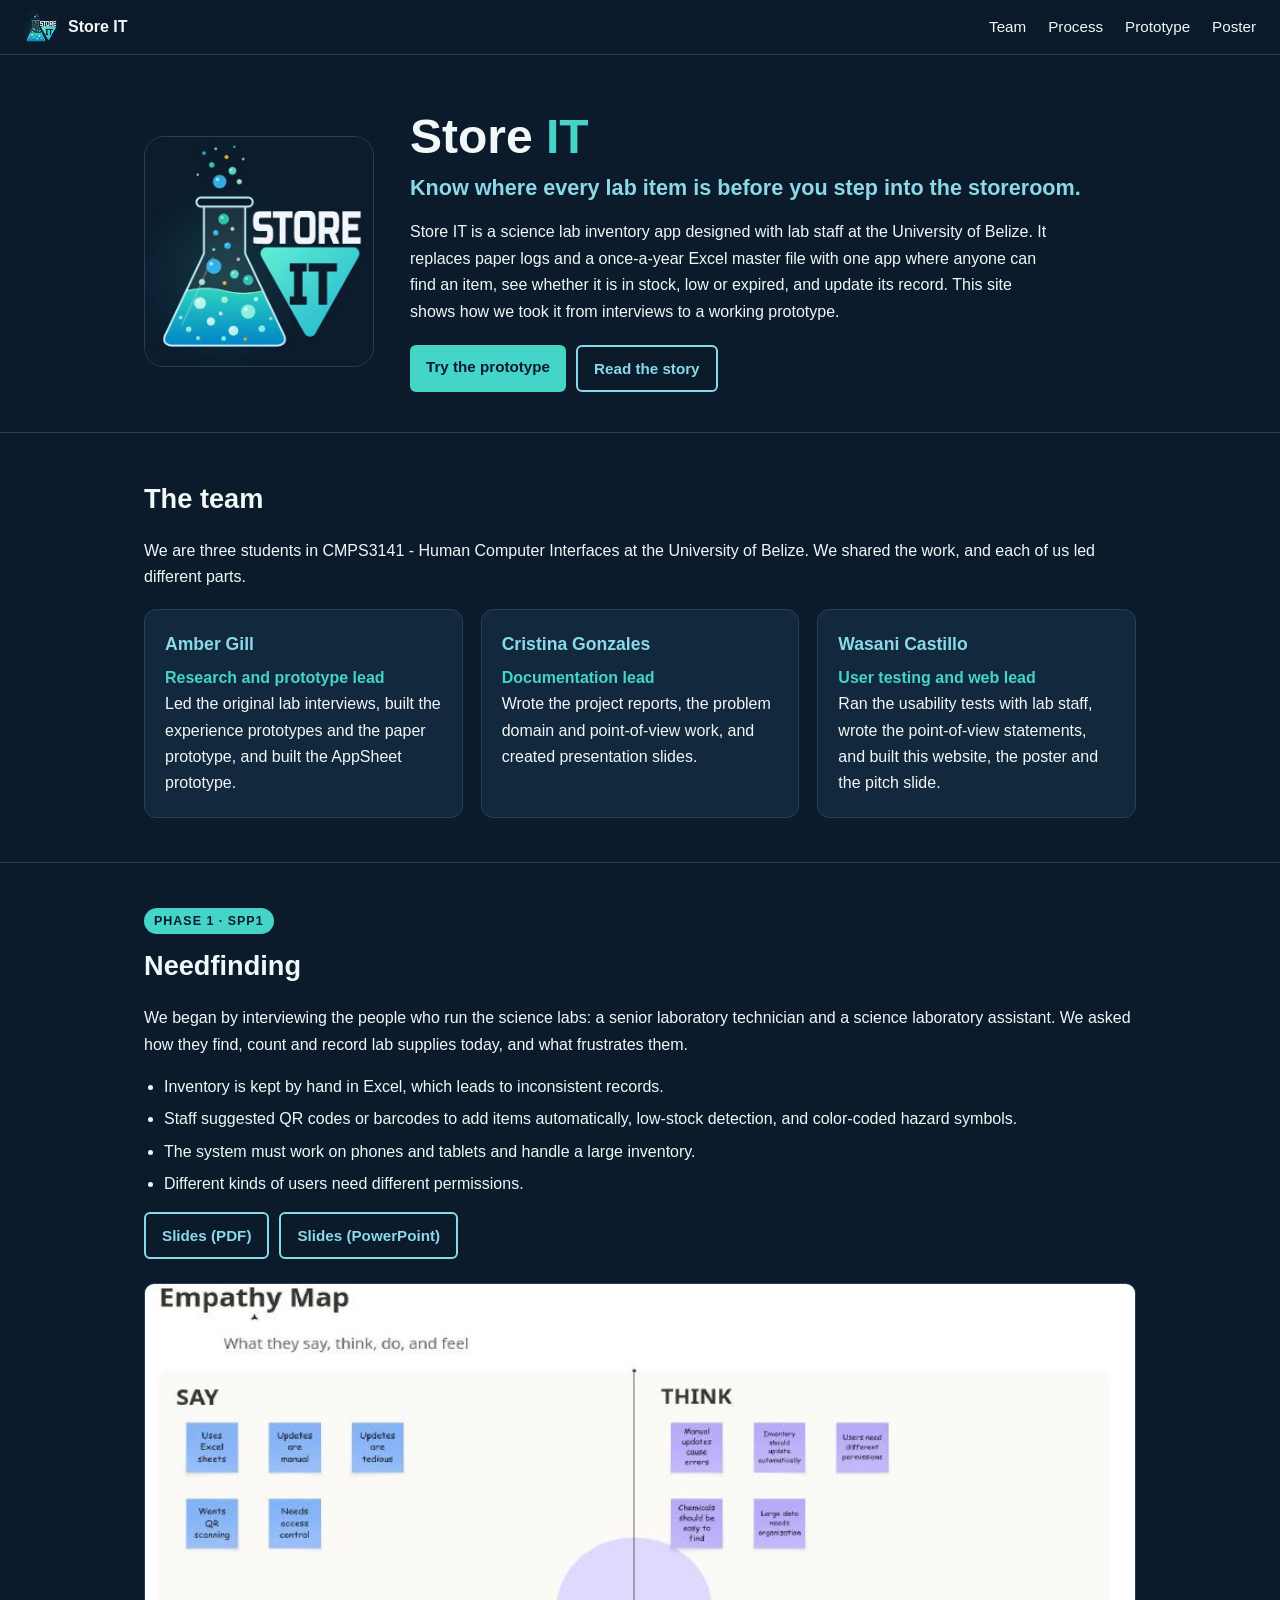
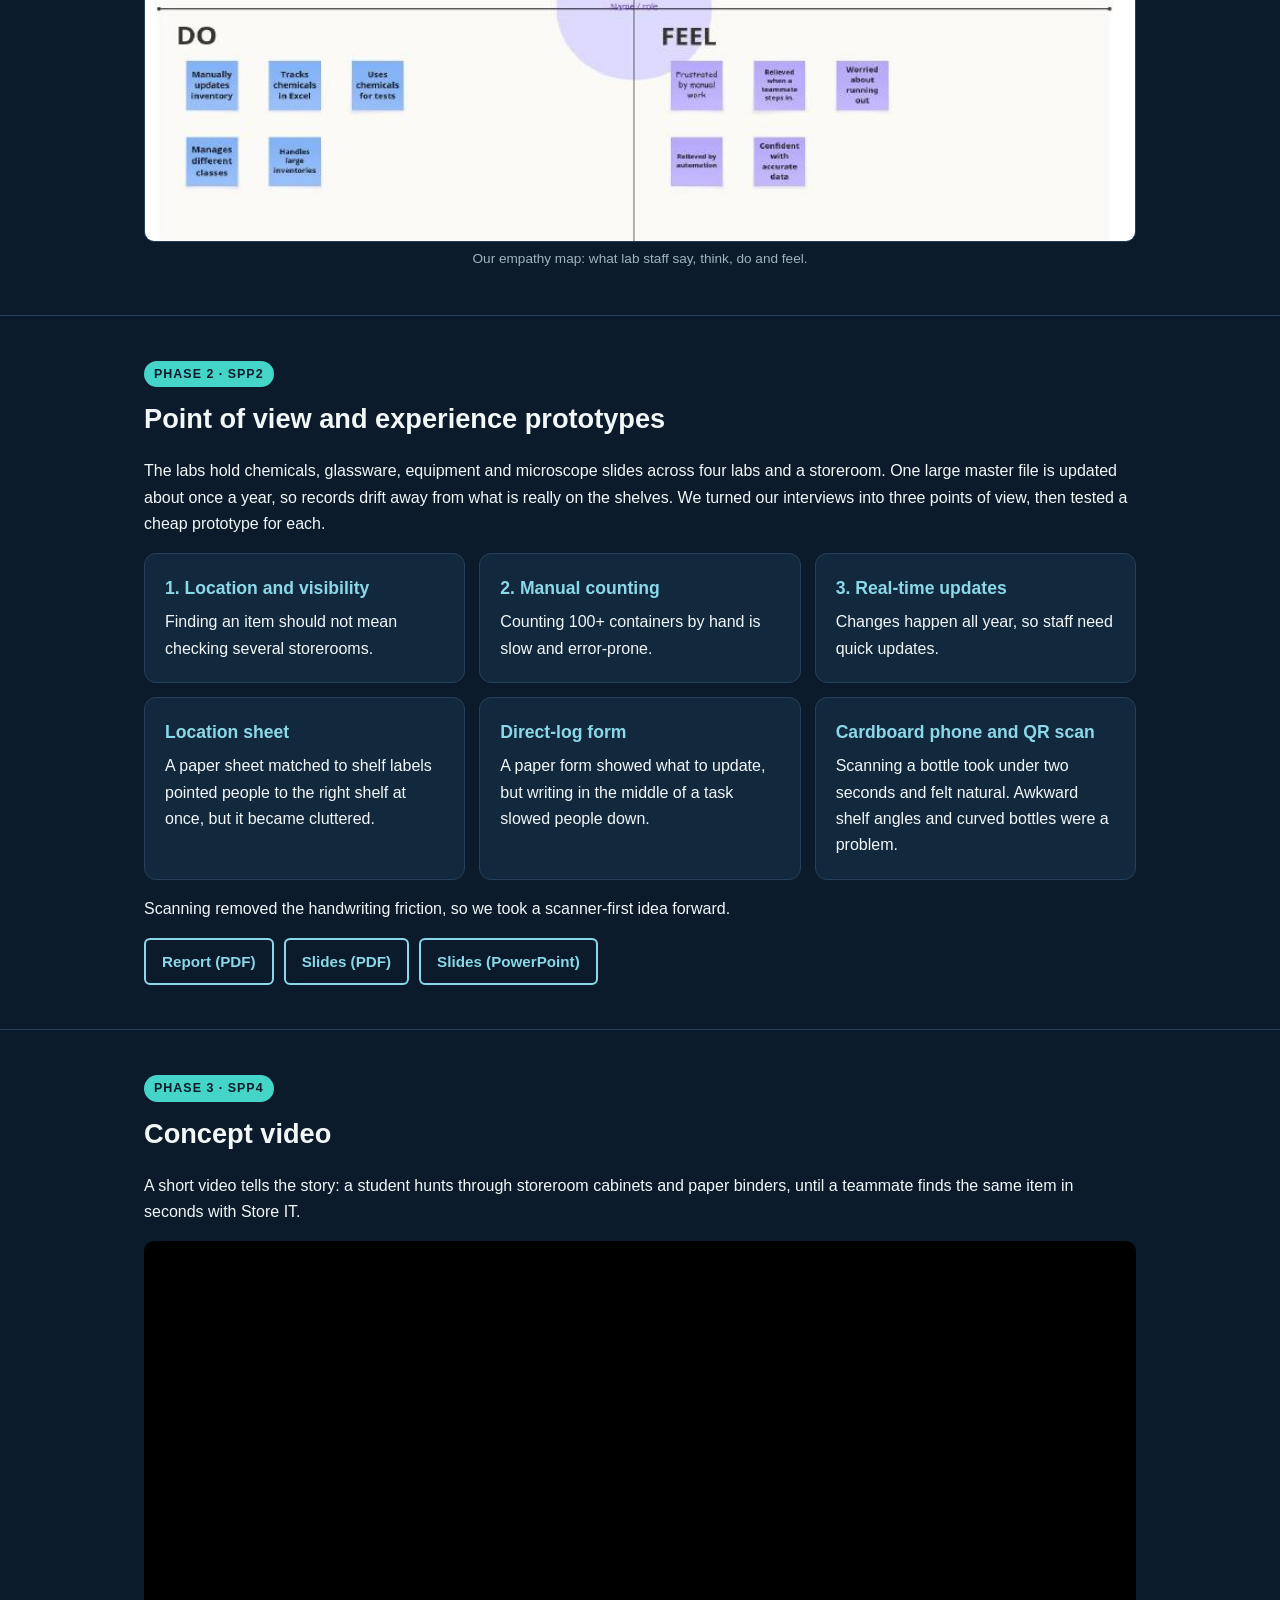
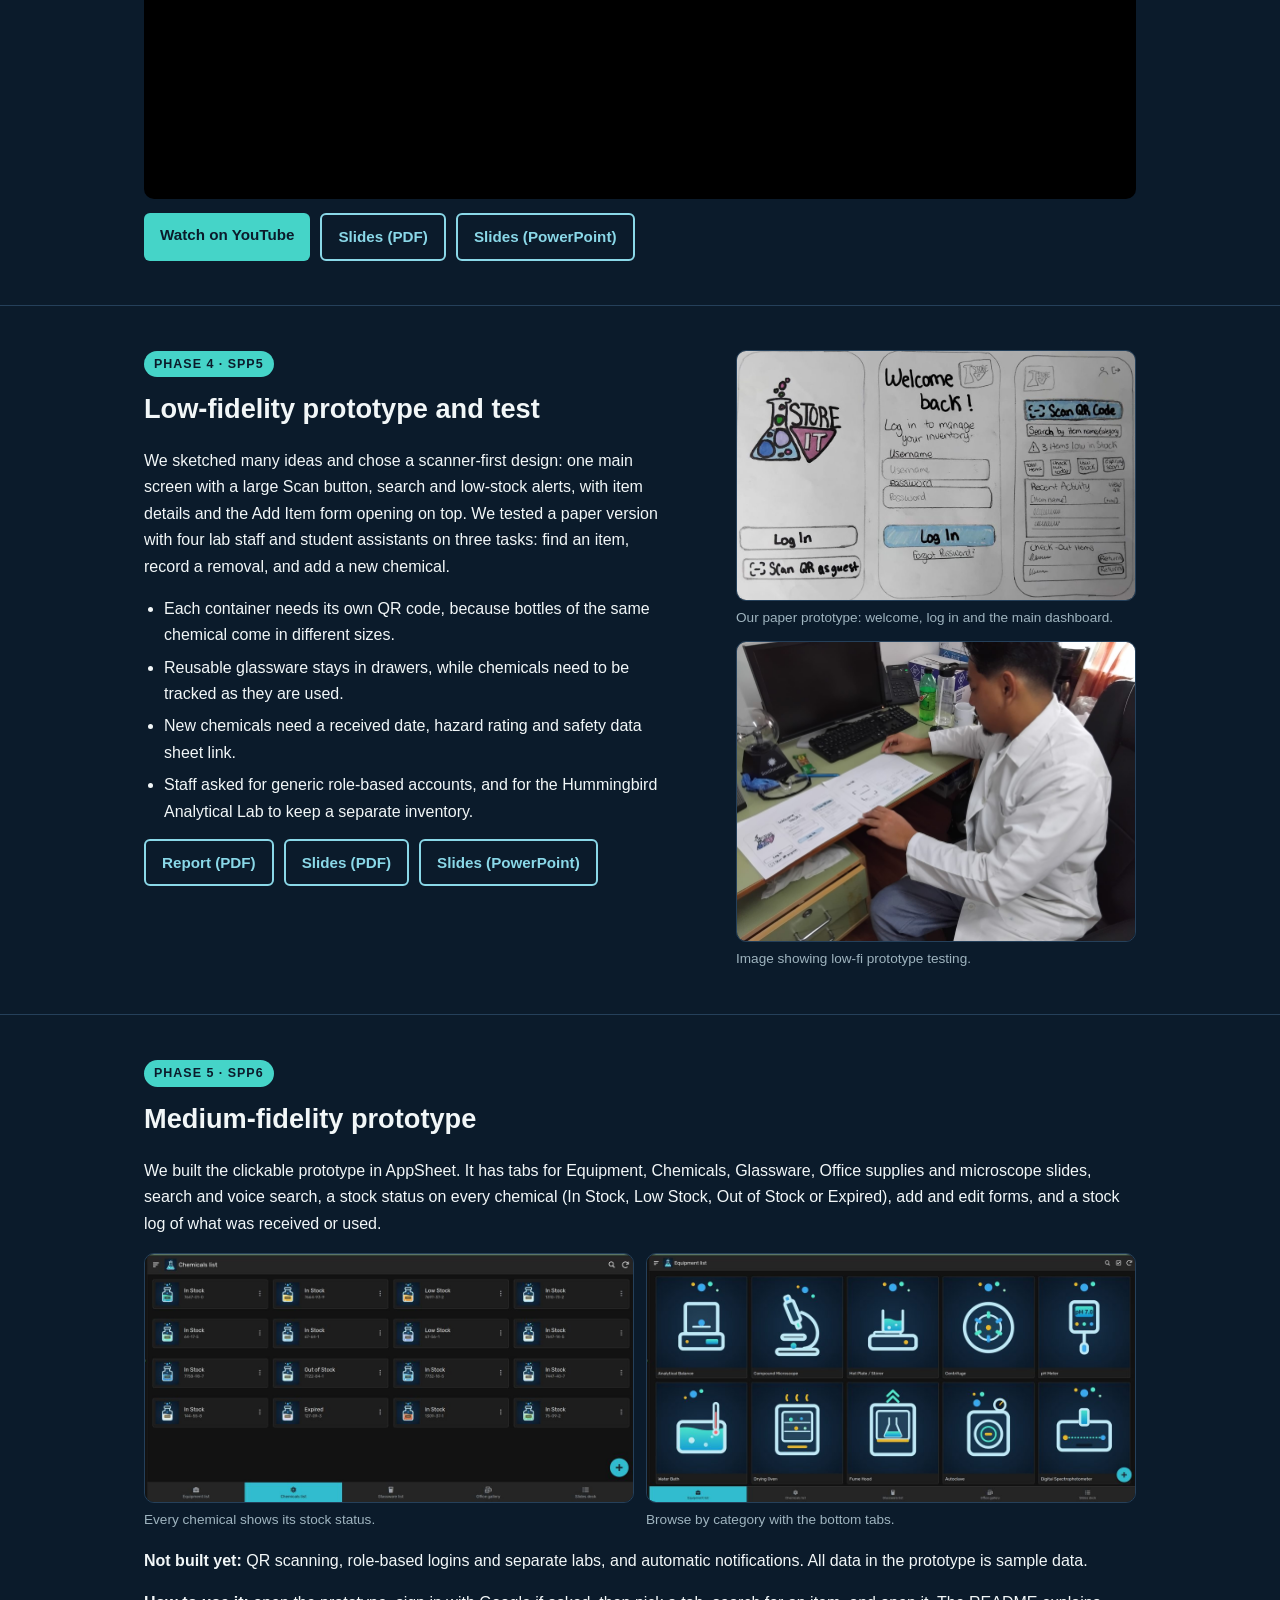
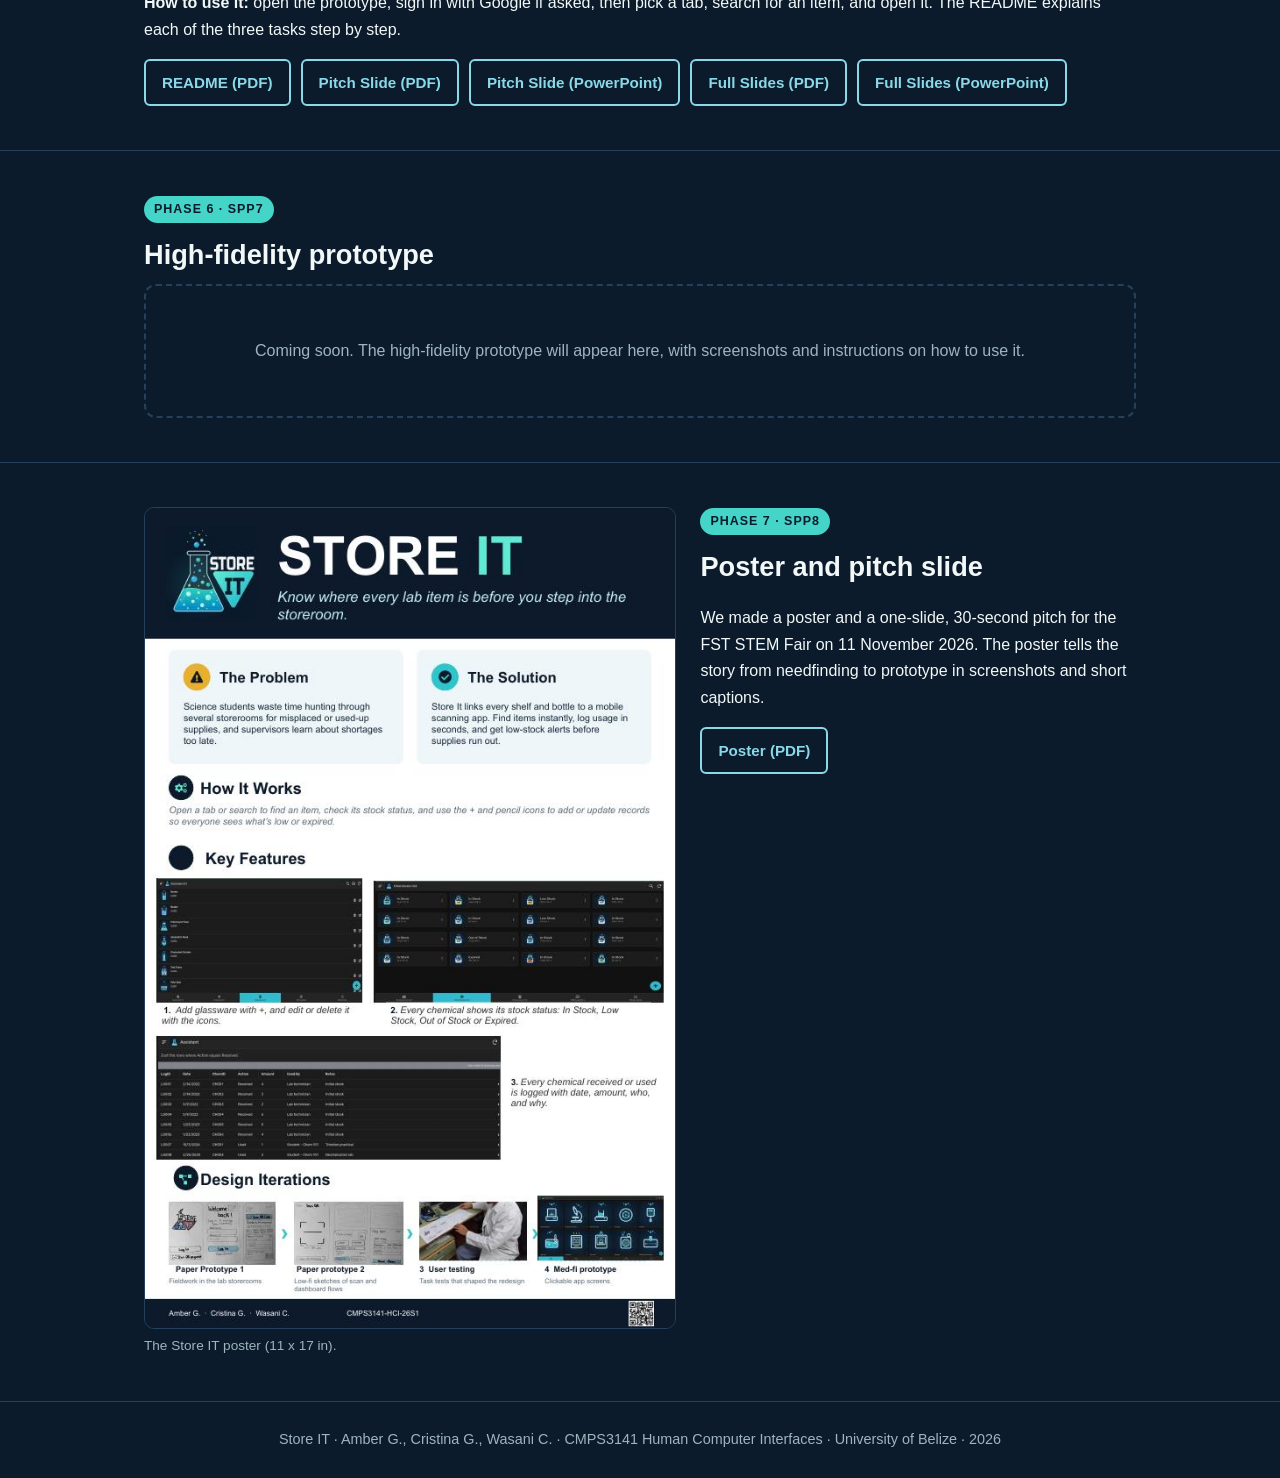
==== commit 7e4f0655: "made edits to new site" ====
--- a/index.html
+++ b/index.html
@@ -18,6 +18,7 @@
   <a class="l" href="#poster">Poster</a>
 </nav>
 
+<!--All Good-->
 <header class="hero" id="home">
   <div class="wrap">
     <img src="images/logo.jpg" alt="Store IT logo: a flask with bubbles beside the words STORE IT">
@@ -33,6 +34,7 @@
   </div>
 </header>
 
+<!--All Good-->
 <main>
 <section class="sec" id="team">
   <div class="wrap">
@@ -46,6 +48,7 @@
   </div>
 </section>
 
+<!--Done-->
 <section class="sec" id="needfinding">
   <div class="wrap phase">
     <div>
@@ -58,12 +61,19 @@
         <li>The system must work on phones and tablets and handle a large inventory.</li>
         <li>Different kinds of users need different permissions.</li>
       </ul>
-      <div class="links"><a class="btn o" href="files/SPP1-Needfinding-Slides.pdf">Slides (PDF)</a><a class="btn o" href="files/SPP1-Needfinding-Slides.pptx">Slides (PowerPoint)</a></div>
+      <div class="links">
+        <a class="btn o" href="SPP1/Science Lab Inventory-1.pdf" target="_blank">Slides (PDF)</a>
+        <a class="btn o" href="SPP1/Science Lab Inventory.pptx" target="_blank">Slides (PowerPoint)</a></div>
     </div>
-    <figure><img src="images/empathy-map.jpg" alt="Empathy map showing what lab staff say, think, do and feel about inventory" loading="lazy"><figcaption>Our empathy map: what lab staff say, think, do and feel.</figcaption></figure>
+    <!--See if figure can be made smaller-->
+    <figure>
+      <img src="images/empathy-map.jpg" alt="Empathy map showing what lab staff say, think, do and feel about inventory" loading="lazy">
+      <figcaption>Our empathy map: what lab staff say, think, do and feel.</figcaption>
+    </figure>
   </div>
 </section>
 
+<!--All Done-->
 <section class="sec" id="pov">
   <div class="wrap">
     <span class="kicker">Phase 2 · SPP2</span>
@@ -80,20 +90,26 @@
       <div class="card"><h3>Cardboard phone and QR scan</h3><p>Scanning a bottle took under two seconds and felt natural. Awkward shelf angles and curved bottles were a problem.</p></div>
     </div>
     <p>Scanning removed the handwriting friction, so we took a scanner-first idea forward.</p>
-    <div class="links"><a class="btn o" href="files/SPP2-Report.pdf">Report (PDF)</a><a class="btn o" href="files/SPP2-Slides.pdf">Slides (PDF)</a><a class="btn o" href="files/SPP2-Slides.pptx">Slides (PowerPoint)</a></div>
+    <div class="links">
+      <a class="btn o" href="SPP2/SPP2 Report UB Science Lab Inventory System.docx.pdf" target="_blank">Report (PDF)</a>
+      <a class="btn o" href="SPP2/SPP2-PPT.pdf" target="_blank">Slides (PDF)</a>
+      <a class="btn o" href="SPP2/SPP2-PPT.pptx" target="_blank">Slides (PowerPoint)</a></div>
   </div>
 </section>
 
+<!--NOthing to change-->
 <section class="sec" id="video">
   <div class="wrap">
     <span class="kicker">Phase 3 · SPP4</span>
     <h2>Concept video</h2>
     <p>A short video tells the story: a student hunts through storeroom cabinets and paper binders, until a teammate finds the same item in seconds with Store IT.</p>
     <div class="video"><iframe src="https://player.vimeo.com/video/1229984652?badge=0&amp;autopause=0&amp;player_id=0&amp;app_id=58479" allow="autoplay; fullscreen; picture-in-picture; clipboard-write; encrypted-media; web-share" referrerpolicy="strict-origin-when-cross-origin" title="Store IT concept video"></iframe></div>
-    <div class="links"><a class="btn" href="https://youtu.be/bTAYUVwMyhg" target="_blank" rel="noopener">Watch on YouTube</a><a class="btn o" href="files/SPP4-Concept-Video-Slides.pdf">Slides (PDF)</a><a class="btn o" href="files/SPP4-Concept-Video-Slides.pptx">Slides (PowerPoint)</a></div>
+    <div class="links">
+      <a class="btn" href="https://youtu.be/bTAYUVwMyhg" target="_blank" rel="noopener">Watch on YouTube</a><a class="btn o" href="files/SPP4-Concept-Video-Slides.pdf">Slides (PDF)</a><a class="btn o" href="files/SPP4-Concept-Video-Slides.pptx">Slides (PowerPoint)</a></div>
   </div>
 </section>
 
+<!--Add report, slides ppt and pdf-->
 <section class="sec" id="low-fi">
   <div class="wrap phase">
     <div>
@@ -106,12 +122,27 @@
         <li>New chemicals need a received date, hazard rating and safety data sheet link.</li>
         <li>Staff asked for generic role-based accounts, and for the Hummingbird Analytical Lab to keep a separate inventory.</li>
       </ul>
-      <div class="links"><a class="btn o" href="files/SPP5-Report.pdf">Report (PDF)</a><a class="btn o" href="files/SPP5-Slides.pdf">Slides (PDF)</a><a class="btn o" href="files/SPP5-Slides.pptx">Slides (PowerPoint)</a></div>
+      <div class="links">
+        <a class="btn o" href="SPP5/SPP5 Report UB Science Lab Inventory System.docx-2.pdf" target="_blank">Report (PDF)</a>
+        <a class="btn o" href="SPP5/SPP5-Presentation.pdf" target="_blank">Slides (PDF)</a>
+        <a class="btn o" href="SPP5/SPP5-Presentation.pptx" target="_blank">Slides (PowerPoint)</a></div>
     </div>
-    <figure><img src="images/lowfi-sketches.jpg" alt="Paper prototype screens: welcome, log in and dashboard" loading="lazy"><figcaption>Our paper prototype: welcome, log in and the main dashboard.</figcaption></figure>
+
+    <div class="phase-images">
+      <figure>
+          <img src="images/lowfi-sketches.jpg" alt="Paper prototype screens: welcome, log in and dashboard" loading="lazy">
+          <figcaption>Our paper prototype: welcome, log in and the main dashboard.</figcaption>
+        </figure>
+
+      <figure>
+        <img src="images/proof.jpg" alt="Image showing low-fi prototype testing" loading="lazy">
+        <figcaption>Image showing low-fi prototype testing.</figcaption>
+      </figure>
+    </div>
   </div>
 </section>
 
+<!--Come back as clarification old prototype link is needed-->
 <section class="sec" id="medium-fi">
   <div class="wrap">
     <span class="kicker">Phase 5 · SPP6</span>
@@ -123,7 +154,14 @@
     </div>
     <p><strong>Not built yet:</strong> QR scanning, role-based logins and separate labs, and automatic notifications. All data in the prototype is sample data.</p>
     <p><strong>How to use it:</strong> open the prototype, sign in with Google if asked, then pick a tab, search for an item, and open it. The README explains each of the three tasks step by step.</p>
-    <div class="links"><a class="btn" href="https://www.appsheet.com/start/62eae742-056b-4bb2-9ba7-b9b2ba2b7e73" target="_blank" rel="noopener">Open the prototype</a><a class="btn o" href="files/SPP6-README.pdf">README (PDF)</a><a class="btn o" href="files/SPP6-Slides.pdf">Slides (PDF)</a><a class="btn o" href="files/SPP6-Slides.pptx">Slides (PowerPoint)</a></div>
+    <div class="links">
+      <!--<a class="btn" href="https://www.appsheet.com/start/62eae742-056b-4bb2-9ba7-b9b2ba2b7e73" target="_blank" rel="noopener">Open the prototype</a> -->
+      <a class="btn o" href="SPP6 & SPP7/README.pdf" target="_blank">README (PDF)</a>
+      <a class="btn o" href="SPP6 & SPP7/Store It.pdf" target="_blank">Pitch Slide (PDF)</a>
+      <a class="btn o" href="SPP6 & SPP7/StoreIT_Pitch_Slide.pptx" target="_blank">Pitch Slide (PowerPoint)</a>
+      <a class="btn o" href="SPP6 & SPP7/Store IT Science Lab Inventory System.pdf" target="_blank"> Full Slides (PDF)</a>
+      <a class="btn o" href="SPP6 & SPP7/Store IT Science Lab Inventory System.pptx" target="_blank">Full Slides (PowerPoint)</a>
+    </div>
   </div>
 </section>
 
@@ -141,7 +179,9 @@
       <span class="kicker">Phase 7 · SPP8</span>
       <h2>Poster and pitch slide</h2>
       <p>We made a poster and a one-slide, 30-second pitch for the FST STEM Fair on 11 November 2026. The poster tells the story from needfinding to prototype in screenshots and short captions.</p>
-      <div class="links"><a class="btn o" href="files/Poster.pdf">Poster (PDF)</a><a class="btn o" href="files/Poster.pptx">Poster (PowerPoint)</a><a class="btn o" href="files/Pitch-Slide.pdf">Pitch slide (PDF)</a><a class="btn o" href="files/Pitch-Slide.pptx">Pitch slide (PowerPoint)</a></div>
+      <div class="links">
+        <a class="btn o" href="SPP6 & SPP7/HCI Store It Poster SPP7.pdf">Poster (PDF)</a>
+      </div>
     </div>
     <figure><img src="images/poster.jpg" alt="The Store IT project poster" loading="lazy"><figcaption>The Store IT poster (11 x 17 in).</figcaption></figure>
   </div>
--- a/site.css
+++ b/site.css
@@ -1,49 +1,361 @@
-:root{--bg:#0b1b2b;--card:#12283d;--line:#25405a;--text:#f2f7f8;--muted:#9fb4bf;--accent:#45d4c8;--accent-d:#36bfb3;--sky:#8ad8e8;--navy:#0b1b2b}
-*{box-sizing:border-box}
-html{scroll-behavior:smooth}
-body{margin:0;font-family:"Segoe UI",Helvetica,Arial,sans-serif;line-height:1.65;color:var(--text);background:var(--bg)}
-img{max-width:100%;height:auto;display:block}
-a{color:var(--sky)}
-nav{position:sticky;top:0;z-index:10;display:flex;flex-wrap:wrap;align-items:center;gap:6px 22px;padding:10px 24px;background:rgba(11,27,43,.95);border-bottom:1px solid var(--line)}
-nav .brand{display:flex;align-items:center;gap:10px;font-weight:700;color:var(--text);text-decoration:none;margin-right:auto}
-nav .brand img{width:34px;height:34px;border-radius:8px}
-nav a.l{color:var(--text);text-decoration:none;font-size:.95rem}
-nav a.l:hover{color:var(--accent)}
-section,header{scroll-margin-top:70px}
-.wrap{max-width:1040px;margin:0 auto;padding:0 24px}
-.hero{padding:56px 0 40px}
-.hero .wrap{display:flex;flex-wrap:wrap;align-items:center;gap:36px}
-.hero img{width:230px;border-radius:20px;border:1px solid var(--line)}
-.hero .txt{flex:1;min-width:280px}
-h1{margin:0 0 6px;font-size:3rem;line-height:1.1}
-h1 span{color:var(--accent)}
-.vp{font-size:1.35rem;font-weight:600;color:var(--sky);margin:0 0 14px}
-.lead{max-width:640px;color:var(--text);margin:0 0 20px}
-h2{font-size:1.7rem;margin:0 0 6px}
-h3{margin:0 0 6px;font-size:1.1rem;color:var(--sky)}
-.sec{padding:44px 0;border-top:1px solid var(--line)}
-.kicker{display:inline-block;font-size:.78rem;font-weight:700;letter-spacing:.08em;text-transform:uppercase;padding:3px 10px;border-radius:20px;background:var(--accent);color:var(--navy);margin-bottom:10px}
-.team{display:grid;grid-template-columns:repeat(auto-fit,minmax(260px,1fr));gap:18px;margin-top:18px}
-.card{background:var(--card);border:1px solid var(--line);border-radius:12px;padding:20px}
-.role{color:var(--accent);font-weight:600;margin:0 0 8px}
-.card p{margin:0}
-.phase{display:grid;grid-template-columns:1.1fr 1fr;gap:28px;align-items:start}
-.phase.flip figure{order:-1}
-figure{margin:0}
-figure img{border-radius:10px;border:1px solid var(--line)}
-figcaption{font-size:.85rem;color:var(--muted);margin-top:6px}
-ul{padding-left:20px;margin:8px 0 14px}
-li{margin-bottom:6px}
-.links{display:flex;flex-wrap:wrap;gap:10px;margin-top:14px}
-.btn{display:inline-block;padding:9px 16px;border-radius:6px;background:var(--accent);color:var(--navy);text-decoration:none;font-weight:600;font-size:.95rem}
-.btn:hover{background:var(--accent-d)}
-.btn.o{background:transparent;color:var(--sky);border:2px solid var(--sky)}
-.btn.o:hover{background:var(--sky);color:var(--navy)}
-.btn:focus-visible,a:focus-visible{outline:3px solid var(--accent);outline-offset:2px}
-.three{display:grid;grid-template-columns:repeat(auto-fit,minmax(230px,1fr));gap:14px;margin:14px 0}
-.video{aspect-ratio:16/9;border-radius:10px;overflow:hidden;background:#000;margin:14px 0}
-.video iframe{width:100%;height:100%;border:0}
-.soon{border:2px dashed var(--line);border-radius:12px;padding:36px 24px;text-align:center;color:var(--muted)}
-.two{display:grid;grid-template-columns:1fr 1fr;gap:12px}
-footer{border-top:1px solid var(--line);padding:26px 24px;text-align:center;color:var(--muted);font-size:.9rem}
-@media (max-width:800px){.phase{grid-template-columns:1fr}.phase.flip figure{order:0}h1{font-size:2.3rem}.hero img{width:160px}}
+:root{
+    --bg:#0b1b2b;
+    --card:#12283d;
+    --line:#25405a;
+    --text:#f2f7f8;
+    --muted:#9fb4bf;
+    --accent:#45d4c8;
+    --accent-d:#36bfb3;
+    --sky:#8ad8e8;
+    --navy:#0b1b2b
+}
+
+*{
+    box-sizing:border-box
+}
+
+html{
+    scroll-behavior:smooth
+}
+
+body{
+    margin:0;
+    font-family:"Segoe UI",Helvetica,Arial,sans-serif;
+    line-height:1.65;
+    color:var(--text);background:var(--bg)
+}
+
+img{
+    max-width:100%;
+    height:auto;display:block
+}
+
+a{
+    color:var(--sky)
+}
+
+nav{
+    position:sticky;
+    top:0;z-index:10;
+    display:flex;
+    flex-wrap:wrap;
+    align-items:center;
+    gap:6px 22px;
+    padding:10px 24px;
+    background:rgba(11,27,43,.95);
+    border-bottom:1px solid var(--line)
+}
+
+nav .brand{
+    display:flex;
+    align-items:center;
+    gap:10px;font-weight:700;
+    color:var(--text);
+    text-decoration:none;
+    margin-right:auto
+}
+
+nav .brand img{
+    width:34px;
+    height:34px;
+    border-radius:8px
+}
+
+nav a.l{
+    color:var(--text);
+    text-decoration:none;
+    font-size:.95rem
+}
+
+nav a.l:hover{
+    color:var(--accent)
+}
+
+section,header{
+    scroll-margin-top:70px
+}
+
+.wrap{
+    max-width:1040px;
+    margin:0 auto;
+    padding:0 24px
+}
+
+.hero{
+    padding:56px 0 40px
+}
+
+.hero .wrap{
+    display:flex;
+    flex-wrap:wrap;
+    align-items:center;
+    gap:36px
+}
+
+.hero img{
+    width:230px;
+    border-radius:20px;
+    border:1px solid var(--line)
+}
+
+.hero .txt{
+    flex:1;min-width:280px
+}
+
+h1{
+    margin:0 0 6px;
+    font-size:3rem;
+    line-height:1.1
+}
+
+h1 span{
+    color:var(--accent)
+}
+
+.vp{
+    font-size:1.35rem;
+    font-weight:600;
+    color:var(--sky);
+    margin:0 0 14px
+}
+
+.lead{
+    max-width:640px;
+    color:var(--text);
+    margin:0 0 20px
+}
+
+h2{
+    font-size:1.7rem;
+    margin:0 0 6px
+}
+
+h3{
+    margin:0 0 6px;
+    font-size:1.1rem;
+    color:var(--sky)
+}
+
+.sec{
+    padding:44px 0;
+    border-top:1px solid var(--line)
+}
+
+.kicker{
+    display:inline-block;
+    font-size:.78rem;
+    font-weight:700;
+    letter-spacing:.08em;
+    text-transform:uppercase;
+    padding:3px 10px;
+    border-radius:20px;
+    background:var(--accent);
+    color:var(--navy);
+    margin-bottom:10px
+}
+
+.team{
+    display:grid;
+    grid-template-columns:repeat(auto-fit,minmax(260px,1fr));
+    gap:18px;
+    margin-top:18px
+}
+
+.card{
+    background:var(--card);
+    border:1px solid var(--line);
+    border-radius:12px;
+    padding:20px
+}
+
+.role{
+    color:var(--accent);
+    font-weight:600;
+    margin:0 0 8px
+}
+
+.card p{
+    margin:0
+}
+
+.phase {
+    display: grid;
+    grid-template-columns: 1.1fr 0.9fr;
+    gap: 24px;
+    align-items: start;
+}
+
+.phase.flip figure{
+    order:-1
+}
+
+figure{
+    margin:0
+}
+
+figure img{
+    border-radius:10px;
+    border:1px solid var(--line)
+}
+
+figcaption{
+    font-size:.85rem;
+    color:var(--muted);
+    margin-top:6px
+}
+
+ul{
+    padding-left:20px;
+    margin:8px 0 14px
+}
+
+li{
+    margin-bottom:6px
+}
+
+.links{
+    display:flex;
+    flex-wrap:wrap;
+    gap:10px;
+    margin-top:14px
+}
+
+.btn{
+    display:inline-block;
+    padding:9px 16px;
+    border-radius:6px;
+    background:var(--accent);
+    color:var(--navy);
+    text-decoration:none;
+    font-weight:600;
+    font-size:.95rem
+}
+
+.btn:hover{
+    background:var(--accent-d)
+}
+
+.btn.o{
+    background:transparent;
+    color:var(--sky);
+    border:2px solid var(--sky)
+}
+.btn.o:hover{
+    background:var(--sky);
+    color:var(--navy)
+}
+
+.btn:focus-visible,a:focus-visible{
+    outline:3px solid var(--accent);
+    outline-offset:2px
+}
+
+.three{
+    display:grid;
+    grid-template-columns:repeat(auto-fit,minmax(230px,1fr));
+    gap:14px;
+    margin:14px 0
+}
+
+.video{
+    aspect-ratio:16/9;
+    border-radius:10px;
+    overflow:hidden;
+    background:#000;
+    margin:14px 0
+}
+
+.video iframe{
+    width:100%;
+    height:100%;
+    border:0
+}
+
+.soon{
+    border:2px dashed var(--line);
+    border-radius:12px;
+    padding:36px 24px;
+    text-align:center;
+    color:var(--muted)
+}
+
+.two{
+    display:grid;
+    grid-template-columns:1fr 1fr;
+    gap:12px
+}
+
+footer{
+    border-top:1px solid var(--line);
+    padding:26px 24px;
+    text-align:center;
+    color:var(--muted);
+    font-size:.9rem
+}
+
+@media (max-width:800px){
+    .phase{grid-template-columns:1fr}
+    .phase.flip figure{order:0}h1{font-size:2.3rem}
+    .hero img{width:160px}
+
+    .phase-images {
+        max-width: 100%;
+        margin-left: 0;
+    }
+
+    #needfinding .phase {
+        grid-template-columns: 1fr;
+    }
+
+}
+
+/* added 
+.phase figure:nth-of-type(2) {
+    grid-column: 2;
+} */
+.phase-images {
+    display: flex;
+    flex-direction: column;
+    gap: 12px;
+    min-width: 0;
+    width: 100% !important;
+    max-width: 400px !important;
+    margin-left: auto;
+}
+
+.phase-images figure {
+    margin: 0;
+}
+
+.phase-images img {
+    width: 100% !important;
+    max-width: 400px !important; 
+    height: auto;
+    display: block;
+    border-radius: 10px;
+}
+/* added */
+/* Needfinding: text above, image below */
+#needfinding .phase {
+    display: flex;
+    flex-direction: column;
+    gap: 24px;
+    align-items: stretch;
+}
+
+#needfinding figure {
+    width: 100%;
+    margin: 0;
+}
+
+#needfinding figure img {
+    width: 100%;
+    max-width: 100%;
+    height: auto;
+    display: block;
+    border-radius: 10px;
+}
+
+#needfinding figcaption {
+    text-align: center;
+}
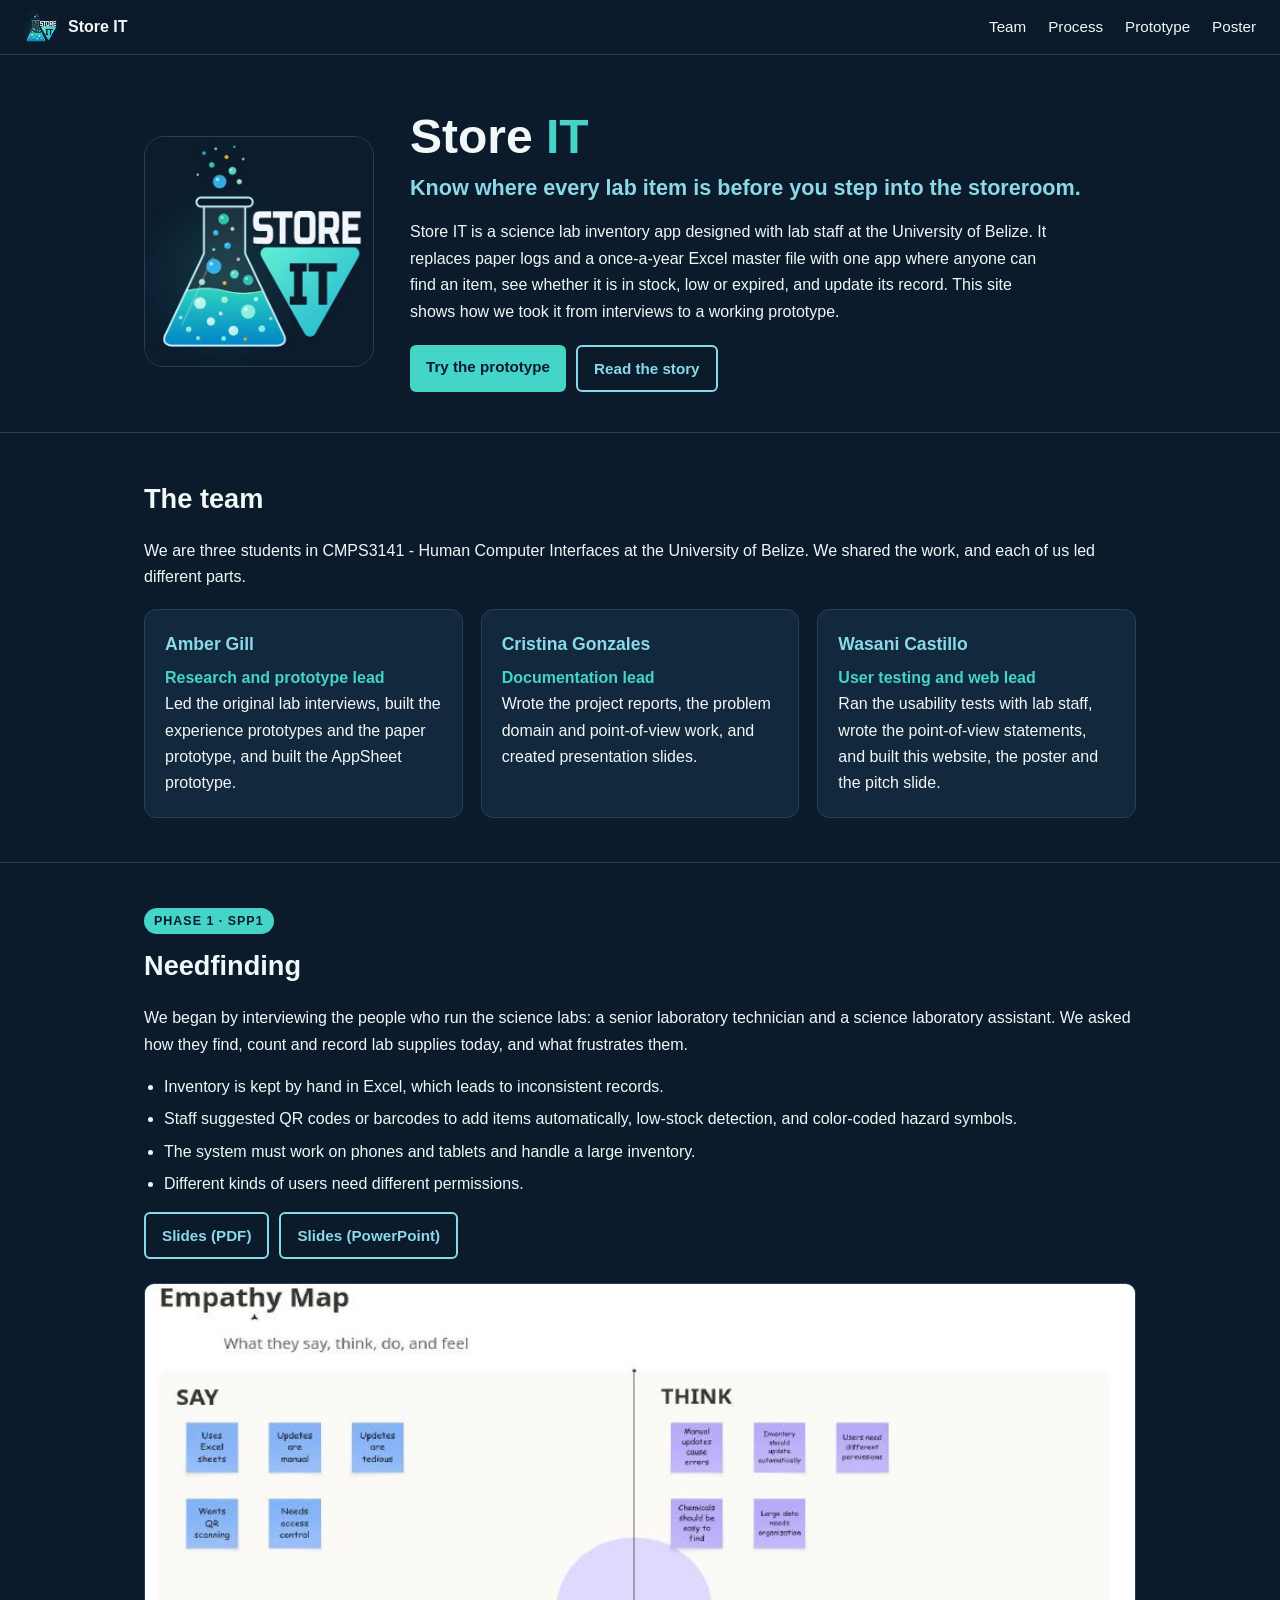
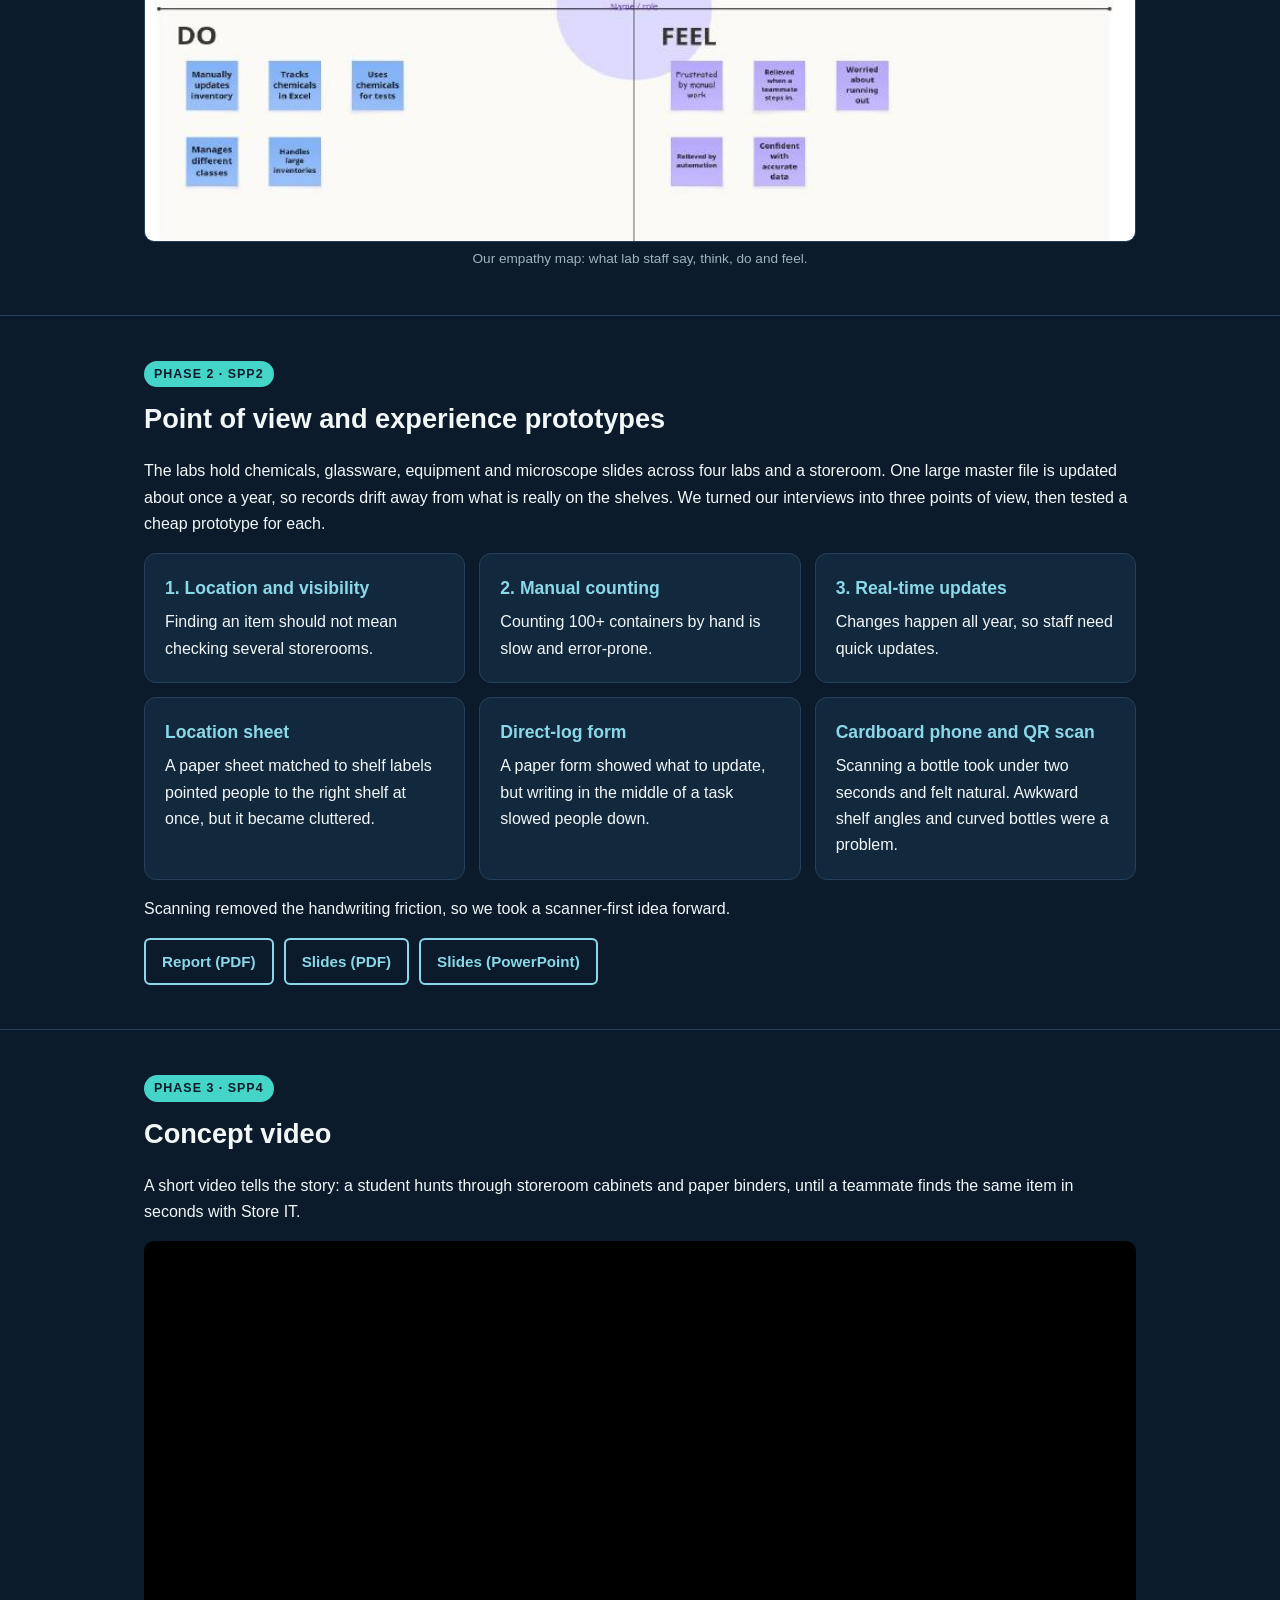
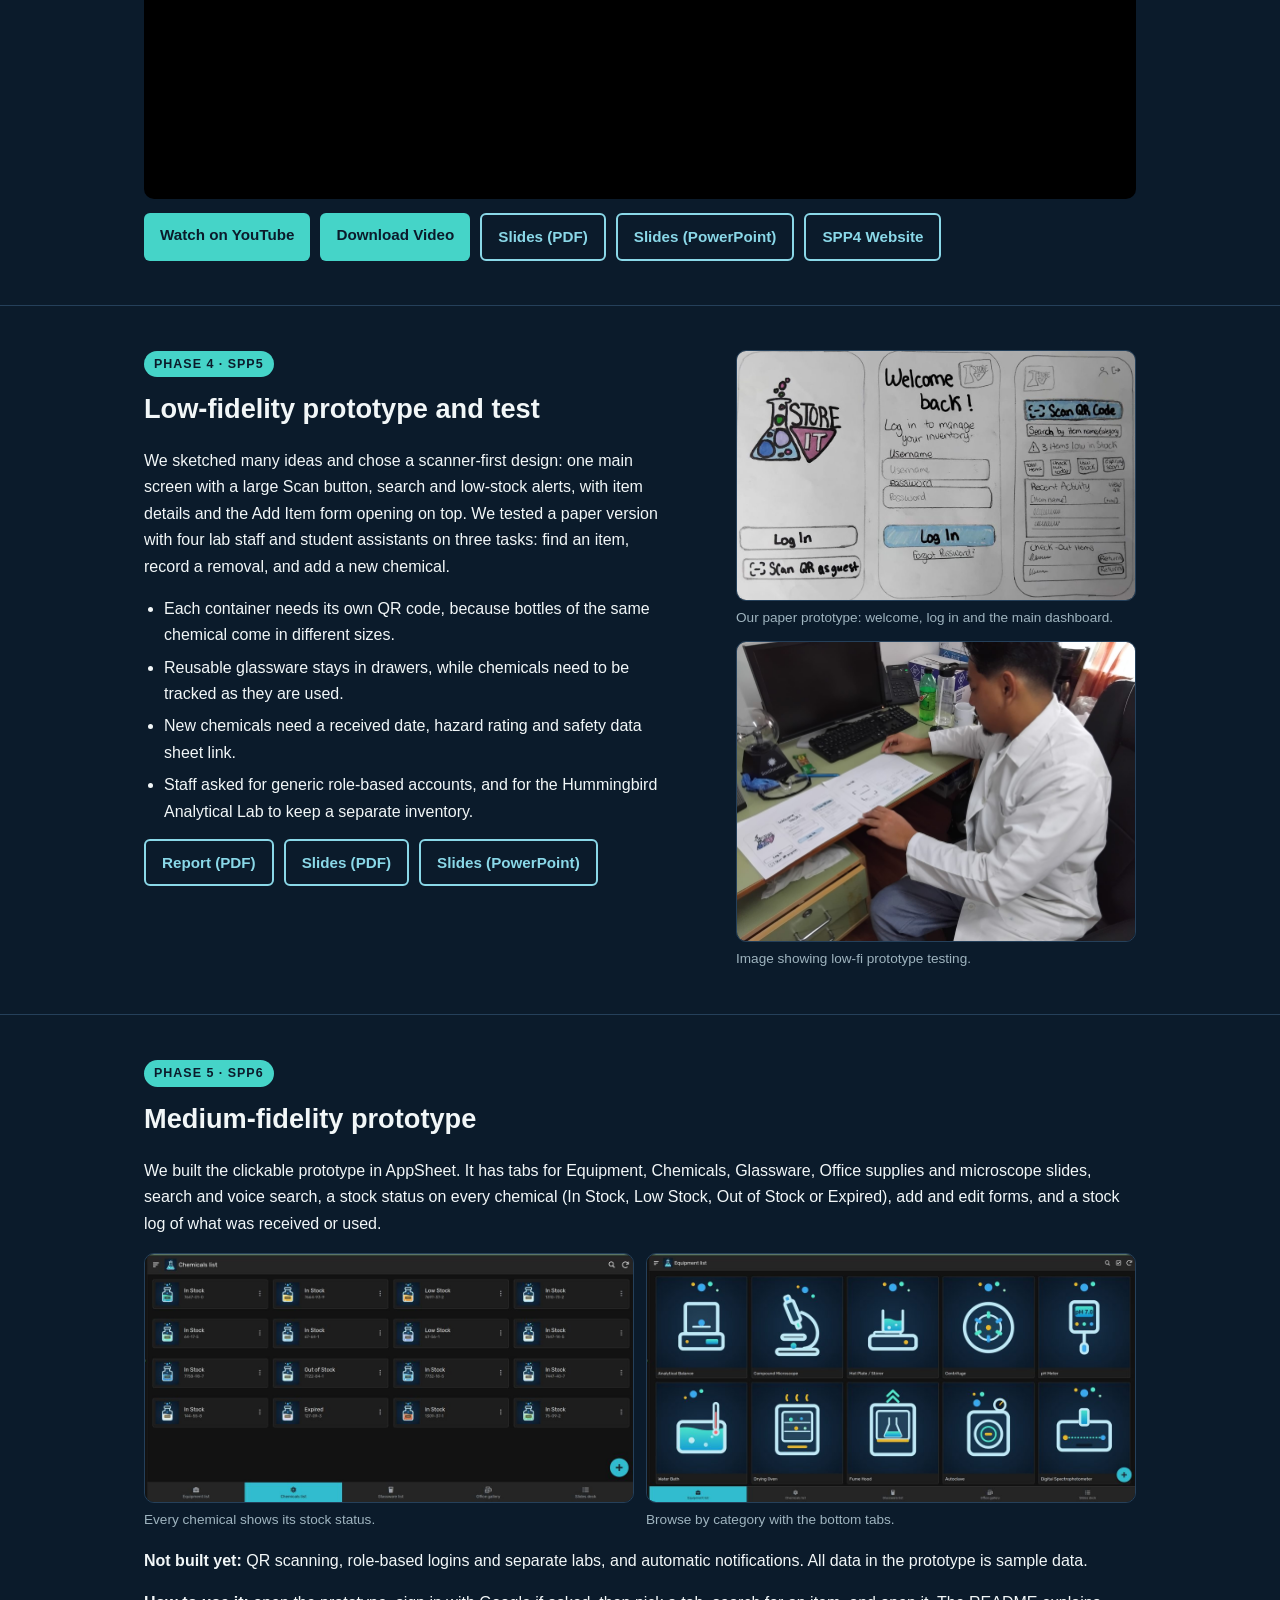
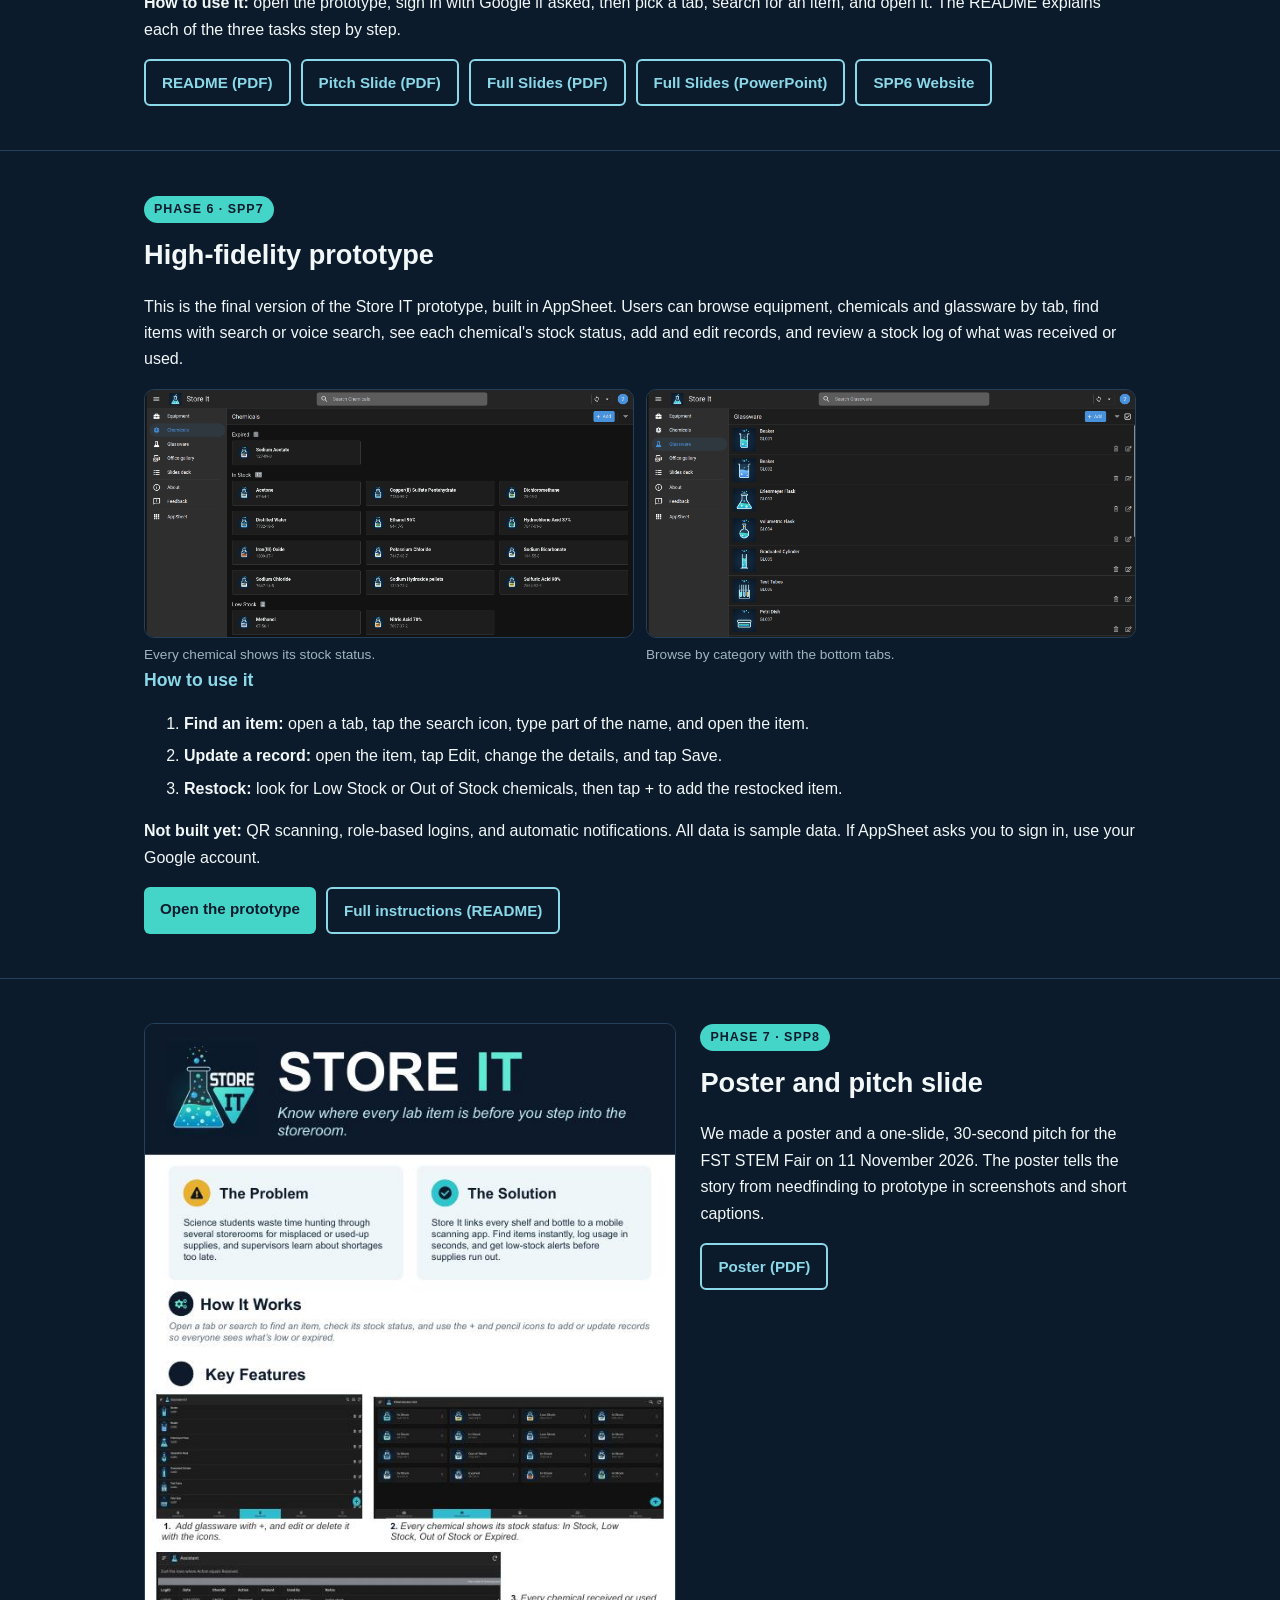
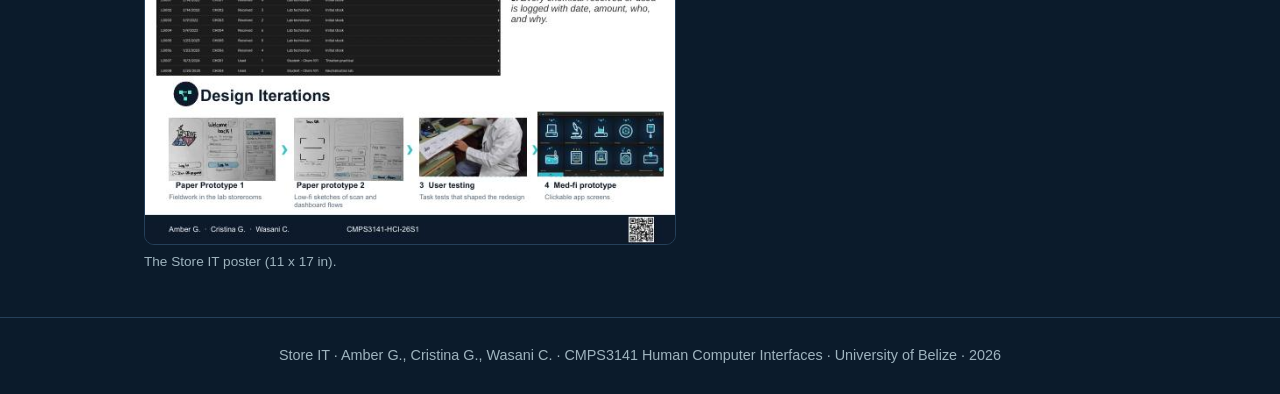
==== commit 8fc8a552: "Added links to old websites" ====
--- a/index.html
+++ b/index.html
@@ -105,7 +105,12 @@
     <p>A short video tells the story: a student hunts through storeroom cabinets and paper binders, until a teammate finds the same item in seconds with Store IT.</p>
     <div class="video"><iframe src="https://player.vimeo.com/video/1229984652?badge=0&amp;autopause=0&amp;player_id=0&amp;app_id=58479" allow="autoplay; fullscreen; picture-in-picture; clipboard-write; encrypted-media; web-share" referrerpolicy="strict-origin-when-cross-origin" title="Store IT concept video"></iframe></div>
     <div class="links">
-      <a class="btn" href="https://youtu.be/bTAYUVwMyhg" target="_blank" rel="noopener">Watch on YouTube</a><a class="btn o" href="files/SPP4-Concept-Video-Slides.pdf">Slides (PDF)</a><a class="btn o" href="files/SPP4-Concept-Video-Slides.pptx">Slides (PowerPoint)</a></div>
+      <a class="btn" href="https://youtu.be/bTAYUVwMyhg" target="_blank" rel="noopener">Watch on YouTube</a>
+      <a class="btn secondary" href="SPP4/SPP4-Concept-Video(1).mp4" download>Download Video</a>
+      <a class="btn o" href="SPP4/Science Lab Inventory System.pdf" target="_blank">Slides (PDF)</a>
+      <a class="btn o" href="SPP4/Science Lab Inventory System.pptx">Slides (PowerPoint)</a>
+      <a class="btn o" href="SPP4/SPP4-Group-1.html" target="_blank">SPP4 Website</a>
+    </div>
   </div>
 </section>
 
@@ -158,9 +163,9 @@
       <!--<a class="btn" href="https://www.appsheet.com/start/62eae742-056b-4bb2-9ba7-b9b2ba2b7e73" target="_blank" rel="noopener">Open the prototype</a> -->
       <a class="btn o" href="SPP6 & SPP7/README.pdf" target="_blank">README (PDF)</a>
       <a class="btn o" href="SPP6 & SPP7/Store It.pdf" target="_blank">Pitch Slide (PDF)</a>
-      <a class="btn o" href="SPP6 & SPP7/StoreIT_Pitch_Slide.pptx" target="_blank">Pitch Slide (PowerPoint)</a>
       <a class="btn o" href="SPP6 & SPP7/Store IT Science Lab Inventory System.pdf" target="_blank"> Full Slides (PDF)</a>
       <a class="btn o" href="SPP6 & SPP7/Store IT Science Lab Inventory System.pptx" target="_blank">Full Slides (PowerPoint)</a>
+      <a class="btn o" href="oldSite.html" target="_blank">SPP6 Website</a>
     </div>
   </div>
 </section>
@@ -169,7 +174,25 @@
   <div class="wrap">
     <span class="kicker">Phase 6 · SPP7</span>
     <h2>High-fidelity prototype</h2>
-    <div class="soon"><p>Coming soon. The high-fidelity prototype will appear here, with screenshots and instructions on how to use it.</p></div>
+    <p>This is the final version of the Store IT prototype, built in AppSheet. 
+       Users can browse equipment, chemicals and glassware by tab, find items with search or voice search, 
+       see each chemical's stock status, add and edit records, and review a stock log of what was received or used.
+    </p>
+    <div class="two">
+      <figure><img src="images/high-fidelity-chemicals.png" alt="Chemicals list showing a stock status on each chemical" loading="lazy"><figcaption>Every chemical shows its stock status.</figcaption></figure>
+      <figure><img src="images/high-fidelity-glassware.png" alt="Equipment list with category tabs along the bottom" loading="lazy"><figcaption>Browse by category with the bottom tabs.</figcaption></figure>
+    </div>
+    <h3>How to use it</h3>
+    <ol>
+      <li><strong>Find an item:</strong> open a tab, tap the search icon, type part of the name, and open the item.</li>
+      <li><strong>Update a record:</strong> open the item, tap Edit, change the details, and tap Save.</li>
+      <li><strong>Restock:</strong> look for Low Stock or Out of Stock chemicals, then tap + to add the restocked item.</li>
+    </ol>
+    <p><strong>Not built yet:</strong> QR scanning, role-based logins, and automatic notifications. All data is sample data. If AppSheet asks you to sign in, use your Google account.</p>
+    <div class="links">
+      <a class="btn" href="https://www.appsheet.com/start/bdd45b0b-dedd-482d-b99f-b66468220122" target="_blank" rel="noopener">Open the prototype</a>
+      <a class="btn o" href="files/SPP6-README.pdf">Full instructions (README)</a>
+    </div>
   </div>
 </section>
 
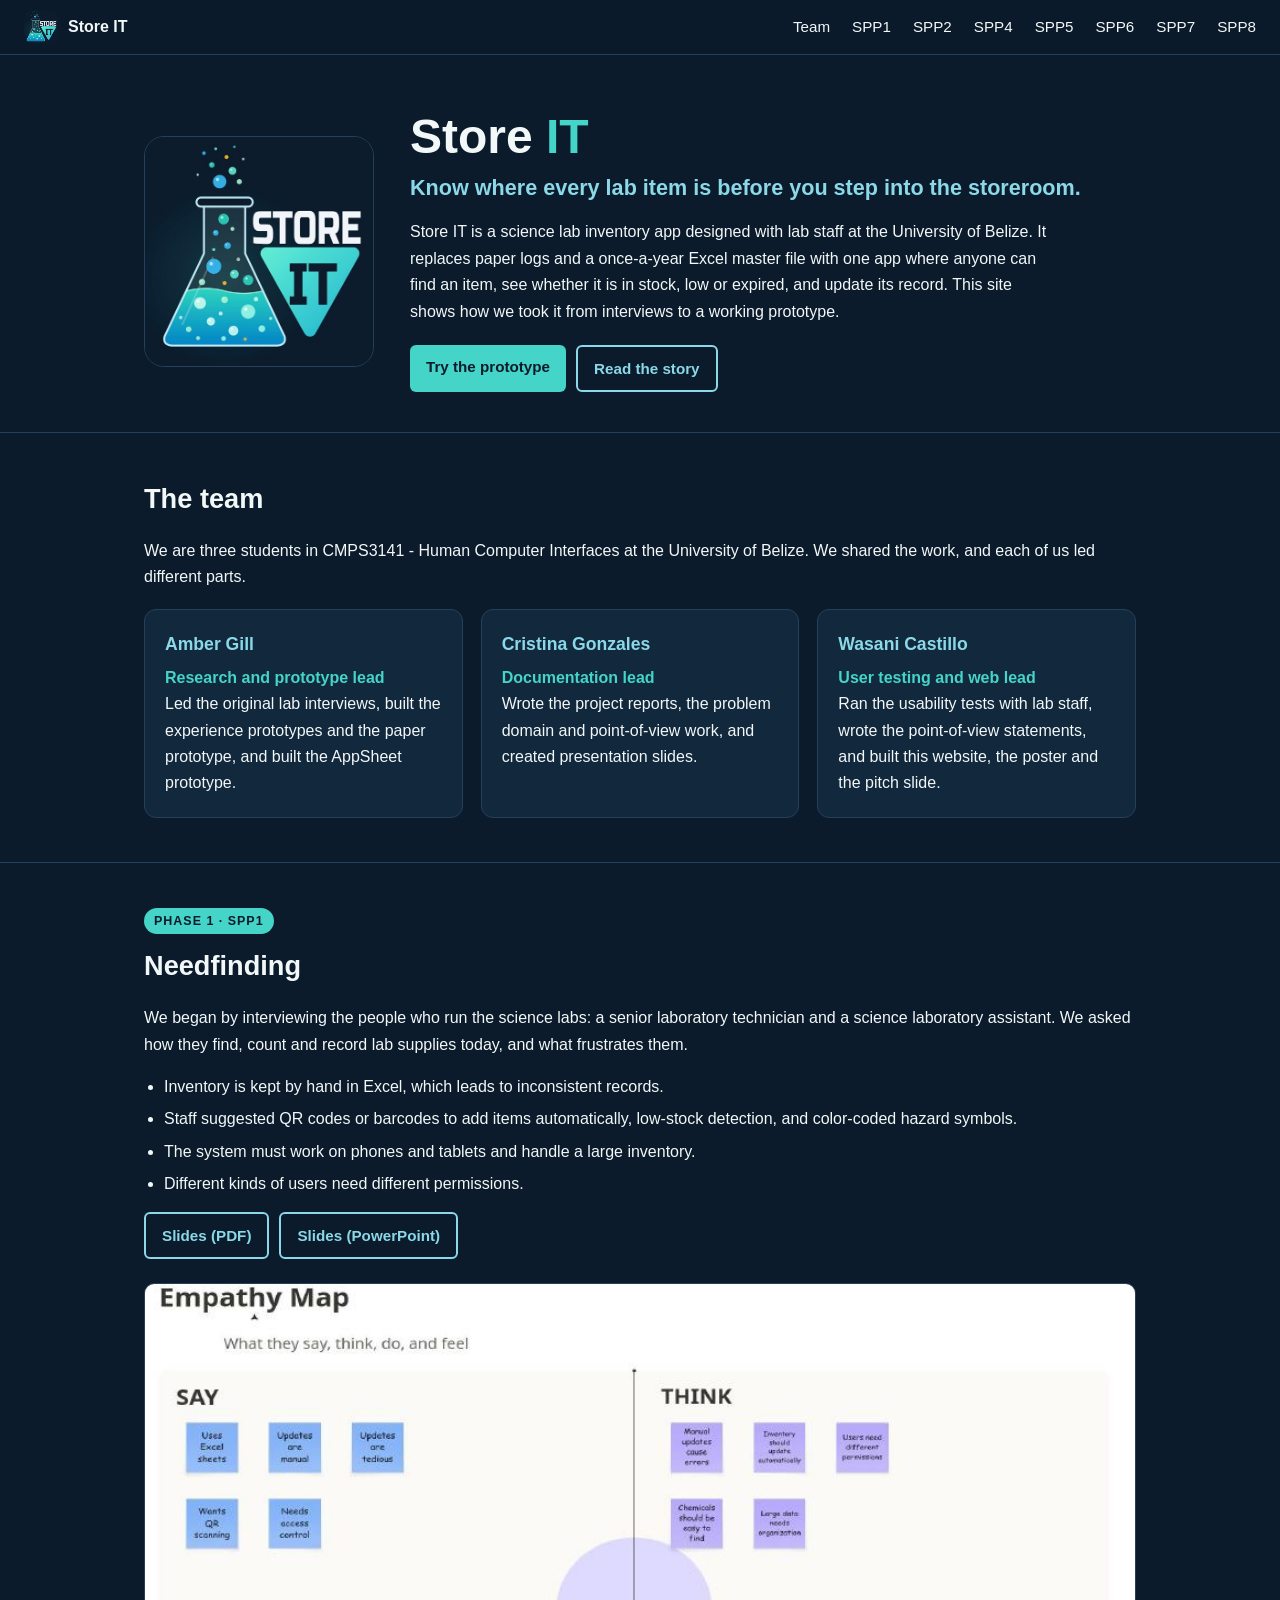
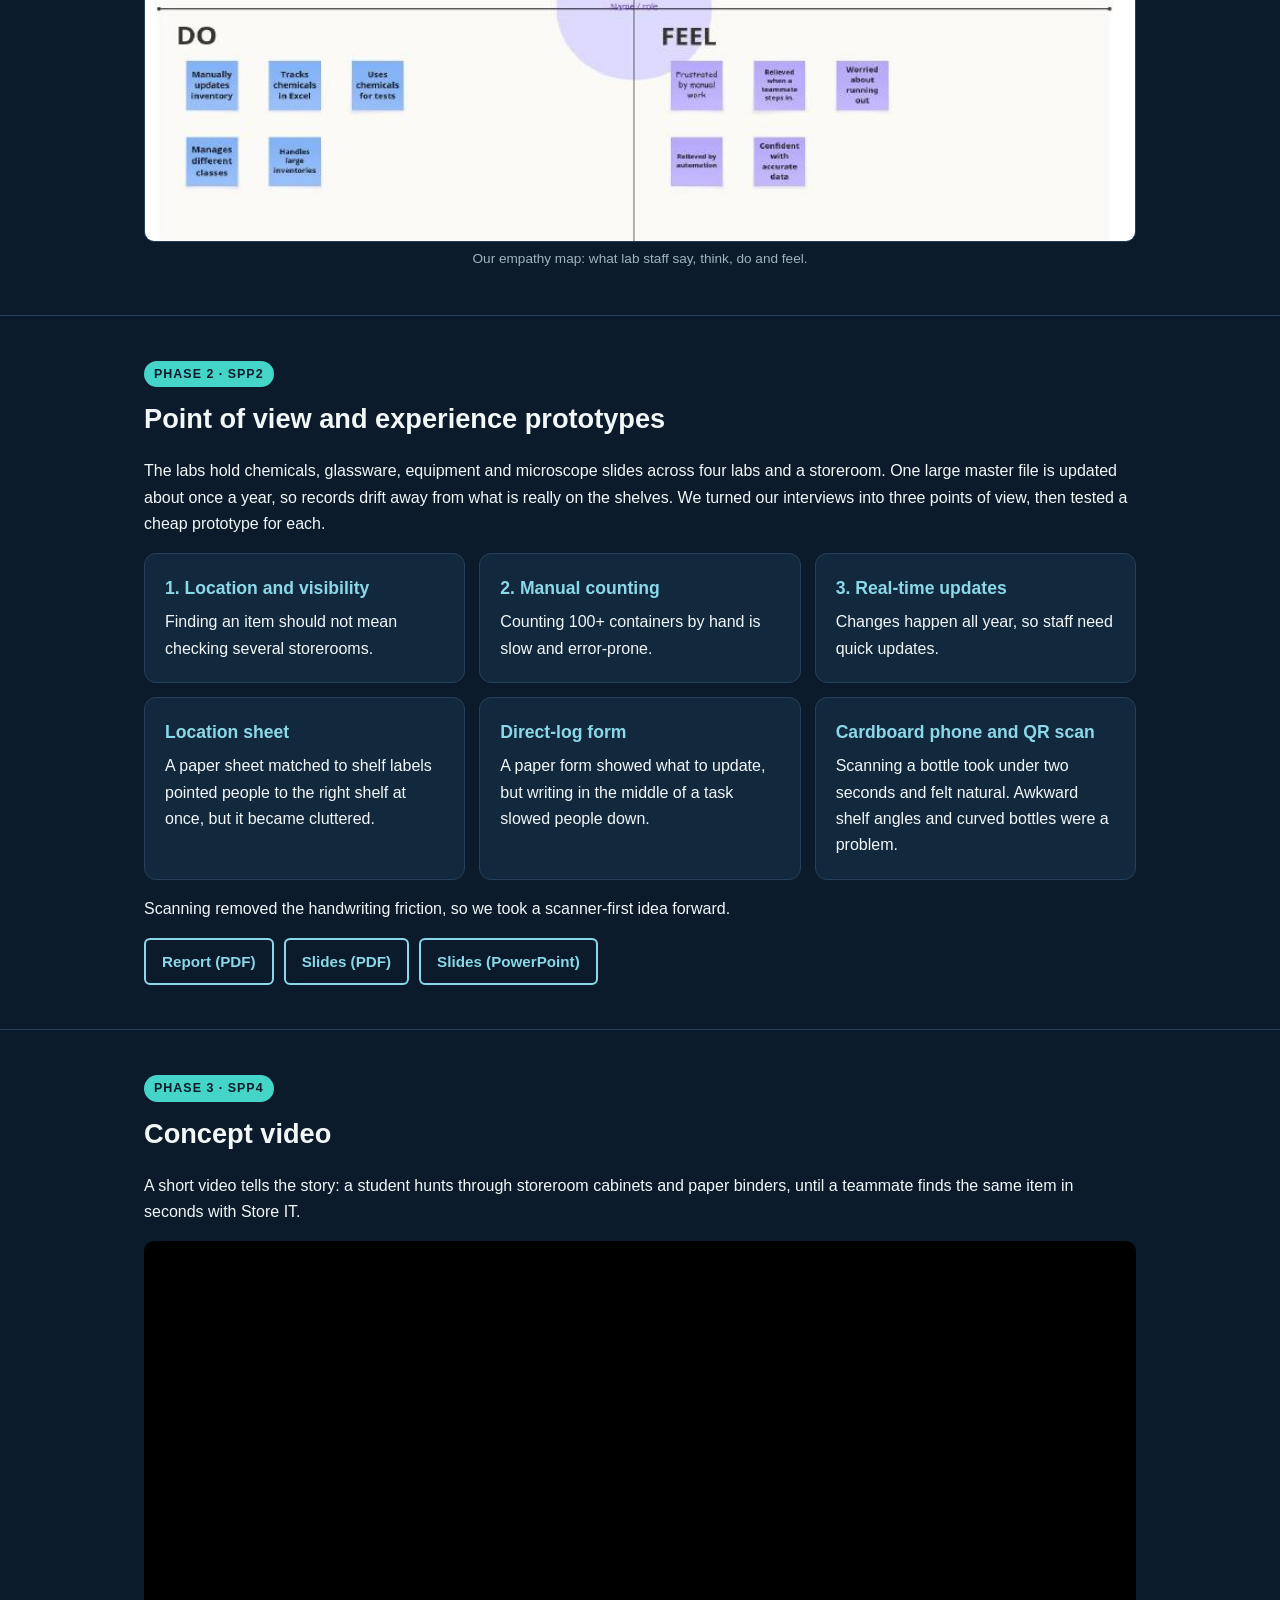
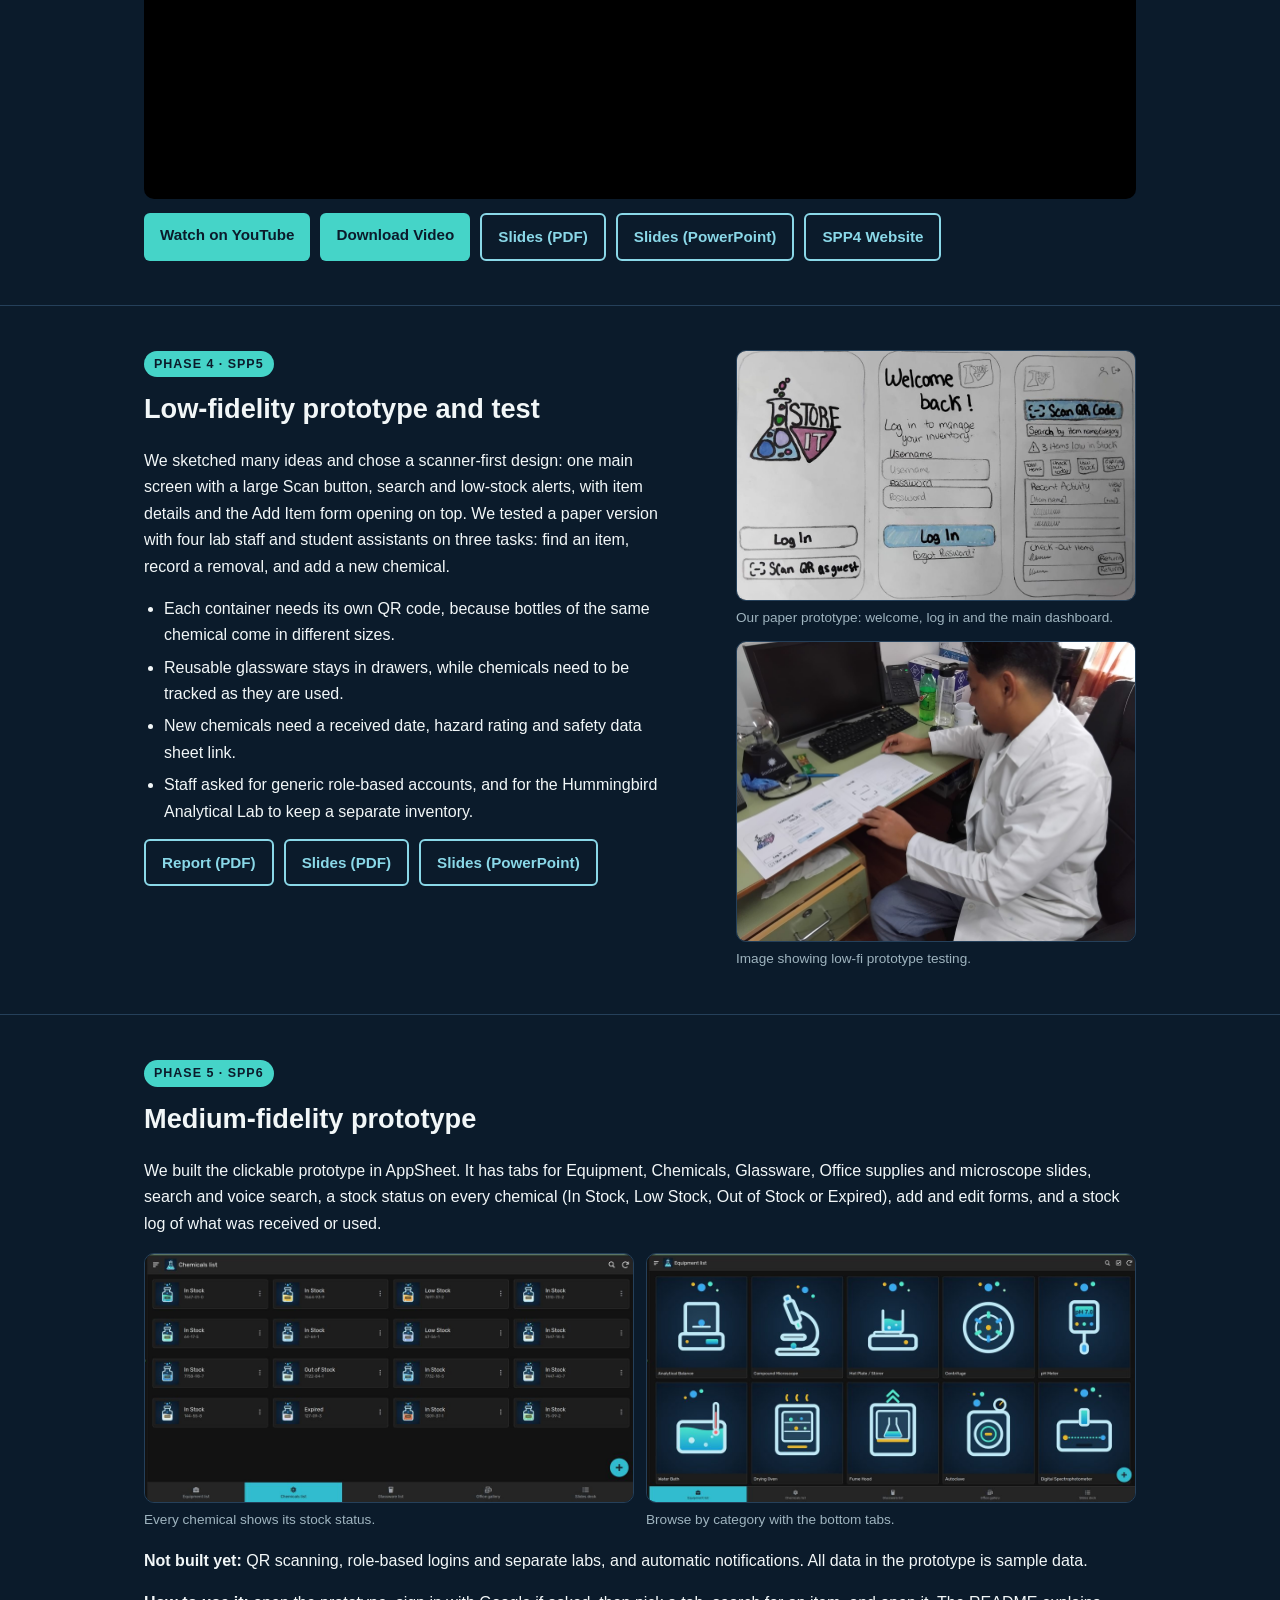
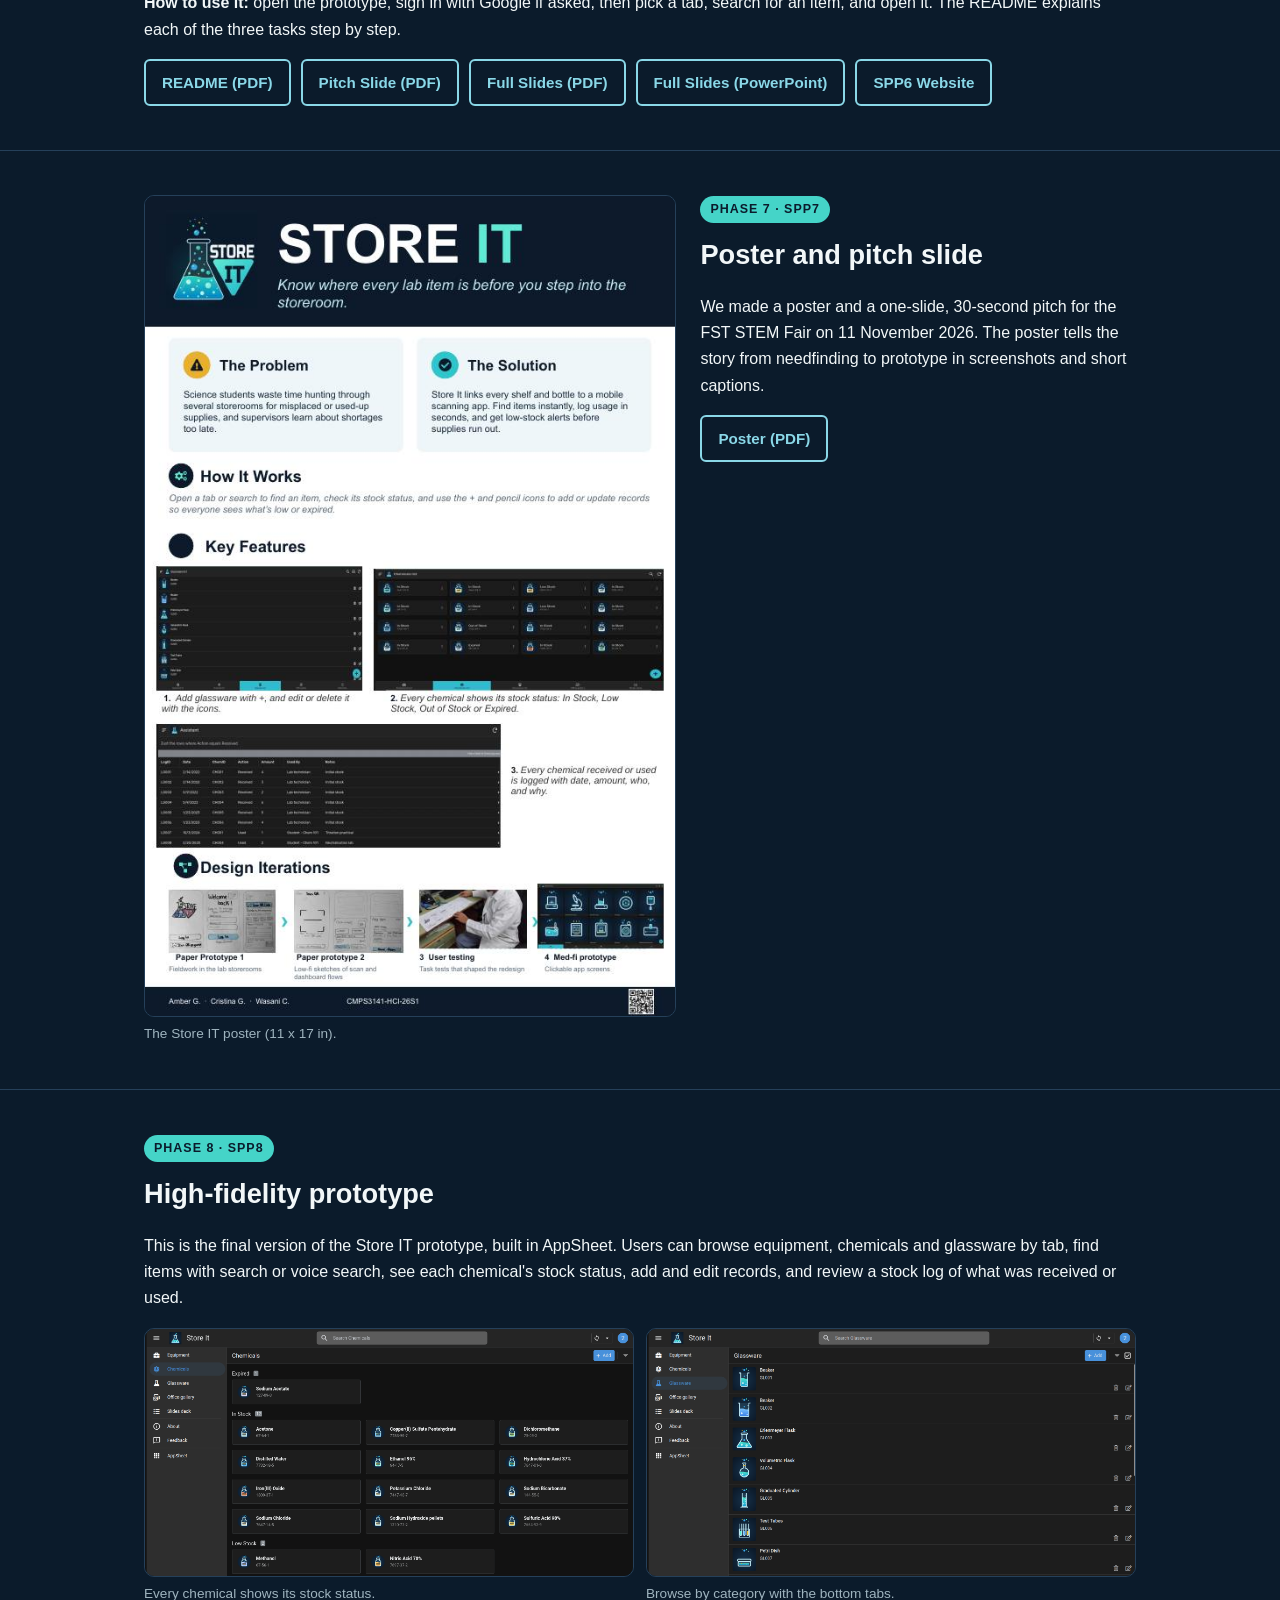
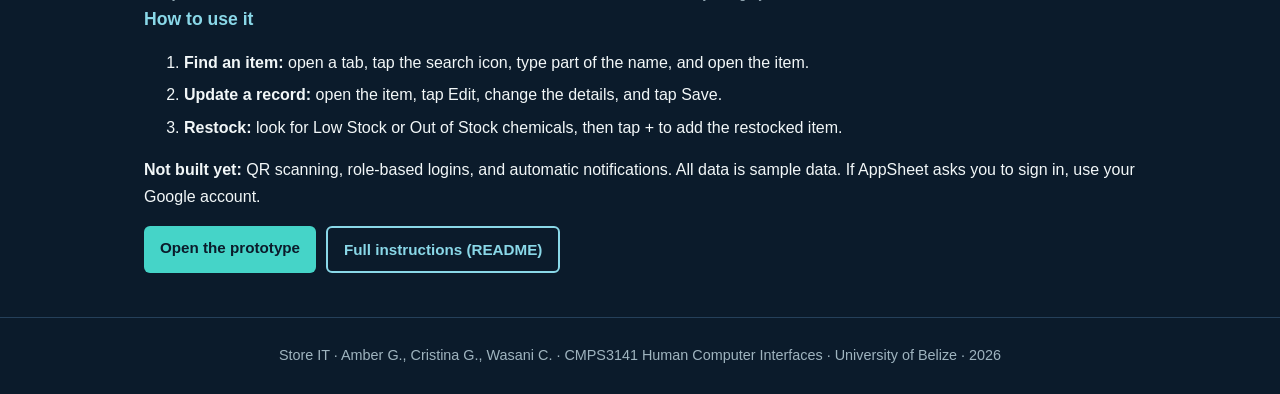
==== commit 56e7cd4e: "Added Navigation Links" ====
--- a/index.html
+++ b/index.html
@@ -13,9 +13,13 @@
 <nav aria-label="Main">
   <a class="brand" href="#home"><img src="images/logo.jpg" alt="">Store IT</a>
   <a class="l" href="#team">Team</a>
-  <a class="l" href="#needfinding">Process</a>
-  <a class="l" href="#medium-fi">Prototype</a>
-  <a class="l" href="#poster">Poster</a>
+  <a class="l" href="#needfinding">SPP1</a>
+  <a class="l" href="#pov">SPP2</a>
+  <a class="l" href="#video">SPP4</a>
+  <a class="l" href="#low-fi">SPP5</a>
+  <a class="l" href="#medium-fi">SPP6</a>
+  <a class="l" href="#poster">SPP7</a>
+  <a class="l" href="#hi-fi">SPP8</a>
 </nav>
 
 <!--All Good-->
@@ -170,9 +174,23 @@
   </div>
 </section>
 
+<section class="sec" id="poster">
+  <div class="wrap phase flip">
+    <div>
+      <span class="kicker">Phase 7 · SPP7</span>
+      <h2>Poster and pitch slide</h2>
+      <p>We made a poster and a one-slide, 30-second pitch for the FST STEM Fair on 11 November 2026. The poster tells the story from needfinding to prototype in screenshots and short captions.</p>
+      <div class="links">
+        <a class="btn o" href="SPP6 & SPP7/HCI Store It Poster SPP7.pdf">Poster (PDF)</a>
+      </div>
+    </div>
+    <figure><img src="images/poster.jpg" alt="The Store IT project poster" loading="lazy"><figcaption>The Store IT poster (11 x 17 in).</figcaption></figure>
+  </div>
+</section>
+
 <section class="sec" id="hi-fi">
   <div class="wrap">
-    <span class="kicker">Phase 6 · SPP7</span>
+    <span class="kicker">Phase 8 · SPP8</span>
     <h2>High-fidelity prototype</h2>
     <p>This is the final version of the Store IT prototype, built in AppSheet. 
        Users can browse equipment, chemicals and glassware by tab, find items with search or voice search, 
@@ -195,20 +213,6 @@
     </div>
   </div>
 </section>
-
-<section class="sec" id="poster">
-  <div class="wrap phase flip">
-    <div>
-      <span class="kicker">Phase 7 · SPP8</span>
-      <h2>Poster and pitch slide</h2>
-      <p>We made a poster and a one-slide, 30-second pitch for the FST STEM Fair on 11 November 2026. The poster tells the story from needfinding to prototype in screenshots and short captions.</p>
-      <div class="links">
-        <a class="btn o" href="SPP6 & SPP7/HCI Store It Poster SPP7.pdf">Poster (PDF)</a>
-      </div>
-    </div>
-    <figure><img src="images/poster.jpg" alt="The Store IT project poster" loading="lazy"><figcaption>The Store IT poster (11 x 17 in).</figcaption></figure>
-  </div>
-</section>
 </main>
 
 <footer>Store IT · Amber G., Cristina G., Wasani C. · CMPS3141 Human Computer Interfaces · University of Belize · 2026</footer>
